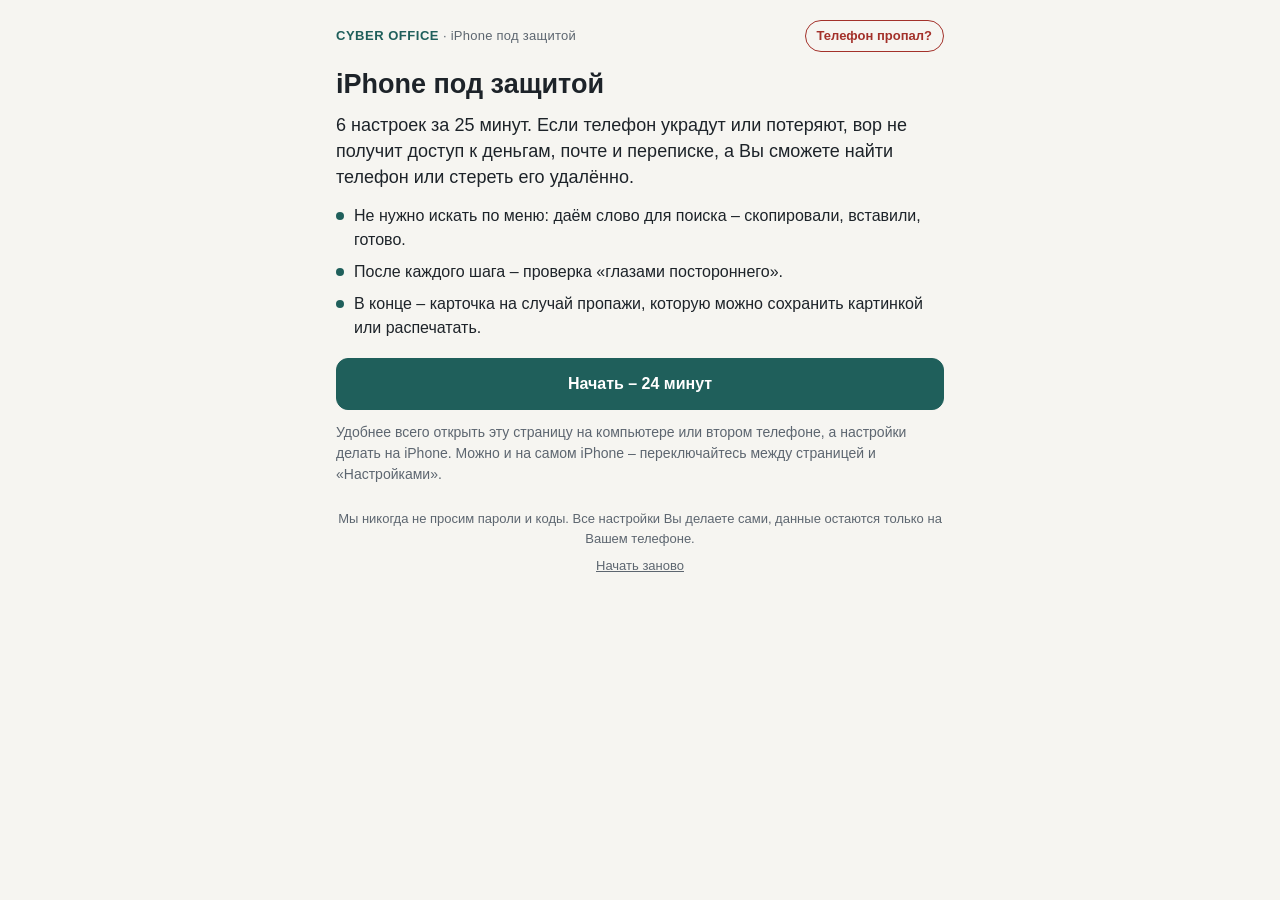
==== iphone/index.html @ a14512aa "Add files via upload" ====
<!doctype html>
<html lang="ru">
<head>
<meta charset="utf-8">
<meta name="viewport" content="width=device-width, initial-scale=1, viewport-fit=cover">
<title>iPhone под защитой</title>
<style>
:root{
  --bg:#f6f5f1; --surface:#ffffff; --surface-2:#efede7; --ink:#1d2329; --muted:#5d6670; --line:#dcd9d1;
  --accent:#1f5f5b; --accent-ink:#ffffff; --accent-soft:#e2efed;
  --crit:#a3312a; --crit-soft:#f8e6e3; --warn:#8a5a12; --warn-soft:#f6ecd9; --ok:#2f6b3a; --ok-soft:#e4f0e5;
  color-scheme: light;
}
@media (prefers-color-scheme: dark){
  :root:not([data-theme="light"]){
    --bg:#14181b; --surface:#1c2226; --surface-2:#242b30; --ink:#e8e6e1; --muted:#9aa4ad; --line:#323a40;
    --accent:#5fb3ab; --accent-ink:#0f1a19; --accent-soft:#1f3433;
    --crit:#f08a80; --crit-soft:#3a2321; --warn:#e2b36a; --warn-soft:#352b1b; --ok:#8cc796; --ok-soft:#1f3123;
    color-scheme: dark;
  }
}
:root[data-theme="dark"]{
  --bg:#14181b; --surface:#1c2226; --surface-2:#242b30; --ink:#e8e6e1; --muted:#9aa4ad; --line:#323a40;
  --accent:#5fb3ab; --accent-ink:#0f1a19; --accent-soft:#1f3433;
  --crit:#f08a80; --crit-soft:#3a2321; --warn:#e2b36a; --warn-soft:#352b1b; --ok:#8cc796; --ok-soft:#1f3123;
  color-scheme: dark;
}
*{box-sizing:border-box}
html,body{margin:0}
body{background:var(--bg);color:var(--ink);font:16px/1.5 -apple-system,BlinkMacSystemFont,"Segoe UI",Roboto,"Helvetica Neue",Arial,sans-serif;-webkit-text-size-adjust:100%;padding-top:env(safe-area-inset-top,0px);padding-bottom:env(safe-area-inset-bottom,0px)}
.wrap{max-width:640px;margin:0 auto;padding:20px 16px 48px}
.brand{display:flex;justify-content:space-between;align-items:center;font-size:13px;color:var(--muted);letter-spacing:.02em;margin-bottom:16px;gap:10px}
.brand b{color:var(--accent);font-weight:700;letter-spacing:.04em}
.brand button{background:none;border:1px solid var(--crit);color:var(--crit);border-radius:99px;padding:5px 11px;font:inherit;font-size:13px;font-weight:600;cursor:pointer}
h1{font-size:27px;line-height:1.2;margin:0 0 12px;font-weight:750}
h2{font-size:21px;line-height:1.3;margin:0 0 10px;font-weight:700}
h3{font-size:15px;margin:0 0 6px;font-weight:700}
p{margin:0 0 12px}
.muted{color:var(--muted)} .small{font-size:14px}
.card{background:var(--surface);border:1px solid var(--line);border-radius:14px;padding:18px;margin-bottom:14px}
.btn{appearance:none;border:1px solid var(--accent);background:var(--accent);color:var(--accent-ink);border-radius:12px;padding:13px 18px;font:inherit;font-weight:600;cursor:pointer;min-height:48px;text-align:center;text-decoration:none;display:inline-flex;align-items:center;justify-content:center}
.btn.secondary{background:transparent;color:var(--accent)}
.btn.ghost{background:transparent;border-color:var(--line);color:var(--ink)}
.btn.warn{background:transparent;border-color:var(--warn);color:var(--warn)}
.btn.link{background:none;border:none;color:var(--muted);padding:8px 0;min-height:auto;font-weight:500;text-decoration:underline}
.row{display:flex;gap:10px;flex-wrap:wrap;align-items:center}
.row .btn{flex:1 1 140px}
.stack{display:grid;gap:10px}
.progress{height:6px;background:var(--surface-2);border-radius:99px;overflow:hidden;margin:6px 0 18px}
.progress i{display:block;height:100%;background:var(--accent);transition:width .25s}
.meta{display:flex;justify-content:space-between;font-size:13px;color:var(--muted)}
.dots{display:flex;gap:6px;margin:10px 0 4px}
.dots span{flex:1;height:6px;border-radius:99px;background:var(--surface-2)}
.dots span.done{background:var(--ok)} .dots span.fail{background:var(--warn)} .dots span.cur{background:var(--accent)}
.lead{font-size:18px;line-height:1.45}
.promise{display:grid;gap:8px;margin:14px 0 18px;padding:0;list-style:none}
.promise li{display:flex;gap:10px;align-items:flex-start}
.promise li::before{content:"";flex:0 0 8px;height:8px;border-radius:50%;background:var(--accent);margin-top:8px}
.opt{appearance:none;text-align:left;width:100%;background:var(--surface);border:1.5px solid var(--line);border-radius:12px;padding:14px 16px;font:inherit;color:var(--ink);cursor:pointer;min-height:52px}
.opt b{display:block}
.opt span{font-size:14px;color:var(--muted)}
.opt[aria-pressed="true"]{border-color:var(--accent);background:var(--accent-soft)}
.why{font-size:17px;line-height:1.45;margin-bottom:14px}
.eye{background:var(--surface-2);border-radius:12px;padding:12px 14px;margin-bottom:16px;font-size:15px}
.eye b{display:block;font-size:13px;letter-spacing:.04em;text-transform:uppercase;color:var(--muted);margin-bottom:2px}
.search{display:block;width:100%;appearance:none;border:2px dashed var(--accent);background:var(--accent-soft);color:var(--ink);border-radius:14px;padding:14px 16px;font:inherit;text-align:left;cursor:pointer;margin-bottom:10px}
.search .k{font-size:13px;color:var(--muted);display:block}
.search .q{font-size:22px;font-weight:700;display:block;margin:2px 0}
.search .h{font-size:13px;color:var(--accent);font-weight:600}
.search.copied .h{color:var(--ok)}
ol.how{margin:0 0 6px;padding-left:22px}
ol.how li{margin-bottom:6px}
details{border-top:1px solid var(--line);padding-top:10px;margin-top:6px}
summary{cursor:pointer;color:var(--accent);font-weight:600;padding:4px 0}
.path{font-size:15px;background:var(--surface-2);border-radius:10px;padding:10px 12px;margin-top:8px}
.check{border-left:4px solid var(--ok);background:var(--ok-soft);border-radius:0 12px 12px 0;padding:10px 14px;margin:14px 0}
.check b{color:var(--ok)}
.note{border-left:4px solid var(--warn);background:var(--warn-soft);border-radius:0 12px 12px 0;padding:10px 14px;margin:12px 0;font-size:15px}
.big{font-size:44px;font-weight:800;line-height:1;margin:6px 0}
.list{display:grid;gap:8px;margin:12px 0}
.item{display:flex;justify-content:space-between;align-items:center;gap:10px;padding:10px 12px;border:1px solid var(--line);border-radius:12px;background:var(--surface)}
.item .s{font-size:13px;font-weight:700;white-space:nowrap}
.s.done{color:var(--ok)} .s.fail{color:var(--warn)} .s.none{color:var(--muted)}
.item button{background:none;border:none;color:var(--accent);font:inherit;font-weight:600;cursor:pointer;padding:4px 0}
.sos{border:2px solid var(--crit)}
.sos h2{color:var(--crit)}
.sos ol{padding-left:22px;margin:0 0 12px} .sos li{margin-bottom:8px}
label.f{display:block;font-size:14px;color:var(--muted);margin:6px 0 4px}
input[type=tel],input[type=text]{width:100%;font:inherit;padding:12px;border-radius:10px;border:1.5px solid var(--line);background:var(--surface);color:var(--ink)}
.toast{position:fixed;left:50%;bottom:calc(20px + env(safe-area-inset-bottom,0px));transform:translateX(-50%);background:var(--ink);color:var(--bg);padding:10px 16px;border-radius:99px;font-size:14px;opacity:0;transition:opacity .2s;pointer-events:none;max-width:90vw;text-align:center}
.toast.on{opacity:1}
footer{font-size:13px;color:var(--muted);margin-top:24px;text-align:center}
#print{display:none}
@media print{
  body{background:#fff;color:#000}
  .wrap,.toast{display:none!important}
  #print{display:block;font:12pt/1.4 Arial,sans-serif;color:#000;padding:0 8mm}
  #print h1{font-size:18pt;margin:0 0 4mm}
  #print table{width:100%;border-collapse:collapse;margin:4mm 0}
  #print td,#print th{border:1px solid #888;padding:2.5mm;vertical-align:top;text-align:left}
  #print .box{display:inline-block;width:5mm;height:5mm;border:1.5px solid #000}
  #print .sosp{border:2px solid #000;padding:4mm;margin-top:6mm}
  @page{size:A4;margin:12mm}
}
</style>
</head>
<body>
<div class="wrap" id="app"></div>
<div id="print"></div>
<div class="toast" id="toast"></div>
<script>
/* ===== Шаблон: для другого устройства меняется только объект DEVICE ===== */
var HELP_URL = "https://t.me/Cyberoffice_help";
var STORE = "co-guide-iphone-v1";

var DEVICE = {
  name: "iPhone",
  title: "iPhone под защитой",
  lead: "6 настроек за 25 минут. Если телефон украдут или потеряют, вор не получит доступ к деньгам, почте и переписке, а Вы сможете найти телефон или стереть его удалённо.",
  versionHow: "Настройки → Основные → Об этом устройстве → строка «Версия iOS»",
  versions: [
    {id:"26", label:"iOS 26 и новее", hint:"большинство iPhone, обновлённых в 2025–2026"},
    {id:"18", label:"iOS 18", hint:""},
    {id:"17", label:"iOS 17 и старше", hint:"часть шагов будет выглядеть иначе"}
  ],
  searchHow: "Откройте «Настройки», потяните экран вниз – сверху появится строка поиска. Вставьте слово и нажмите на найденный пункт.",
  findSite: "icloud.com/find",
  steps: [
    {
      id:"code", title:"Надёжный код-пароль", min:3,
      why:"Код – главный замок. Без него вор за минуту зайдёт в банк, почту и переписку.",
      eye:"Код из 4 цифр, дата рождения или 1111 подбираются быстро – особенно если вор видел, как Вы его вводите.",
      search:"код-пароль",
      how:["Откройте найденный пункт «Face ID и код-пароль» и введите текущий код.","Нажмите «Сменить код-пароль».","Если код из 4 цифр, нажмите «Параметры код-пароля» и выберите «6 цифр».","Придумайте код, который не связан с датами и номерами. Не вводите его при посторонних."],
      path:"Настройки → Face ID и код-пароль → Сменить код-пароль",
      ok:"Для разблокировки нужно 6 цифр или больше, и это не дата рождения."
    },
    {
      id:"cc", title:"Пункт управления закрыт", min:3,
      why:"Первое, что делает вор, – включает авиарежим с заблокированного экрана. Телефон пропадает с карты, и найти его уже нельзя.",
      eye:"Заблокируйте экран и смахните вниз от правого верхнего угла. Если открылись кнопки – вор тоже их увидит.",
      search:"код-пароль",
      how:["Откройте «Face ID и код-пароль», введите код.","Прокрутите вниз до раздела «Доступ с блокировкой экрана».","Выключите «Пункт управления».","Там же выключите «Аксессуары USB», если такой переключатель есть."],
      path:"Настройки → Face ID и код-пароль → Доступ с блокировкой экрана → Пункт управления: выкл",
      ok:"На заблокированном экране смахивание от правого угла ничего не открывает."
    },
    {
      id:"find", title:"«Найти iPhone»", min:7,
      why:"Если телефон пропал, Вы увидите его на карте, заблокируете или сотрёте данные удалённо – с любого компьютера или чужого телефона.",
      eye:"Без этой функции потерянный телефон – это просто потерянный телефон. С ней – шанс вернуть и гарантия, что данные не уйдут.",
      search:"Найти iPhone",
      how:["Откройте найденный пункт «Найти iPhone».","Включите «Найти iPhone».","Включите «Сеть Локатора» – телефон можно найти, даже если он выключен или без интернета.","Включите «Последняя геопозиция».","Проверьте, что помните пароль от Apple ID: он понадобится, чтобы найти телефон с чужого устройства."],
      path:"Настройки → Ваше имя (вверху) → Локатор → Найти iPhone",
      ok:"Все три переключателя зелёные. Проверка: откройте {SITE} на компьютере – Ваш iPhone виден на карте."
    },
    {
      id:"sdp", title:"Защита украденного устройства", min:3,
      why:"Даже если вор подсмотрел код, он не сможет сменить пароль Apple ID и отключить поиск: телефон попросит Ваше лицо и выдержит паузу в час.",
      eye:"Это защита ровно от сценария «подсмотрели код в кафе, потом украли телефон».",
      search:"украденного",
      how:["Откройте «Защита украденного устройства».","Включите её.","В строке «Требовать задержку безопасности» выберите «Всегда»."],
      path:"Настройки → Face ID и код-пароль → Защита украденного устройства",
      ok:"Переключатель включён, задержка – «Всегда».",
      note:{
        "26":"В iOS 26.4 и новее защита включается сама. Ваша задача – убедиться, что она действительно включена.",
        "18":"",
        "17":"Функция есть начиная с iOS 17.3. Если пункта нет – сначала обновите iPhone: Настройки → Основные → Обновление ПО."
      },
      needs:"Работает только при включённом «Найти iPhone» – предыдущий шаг."
    },
    {
      id:"notif", title:"Скрыть текст уведомлений", min:3,
      why:"Коды из СМС и сообщения банка видны на заблокированном экране. Посторонний может прочитать код для входа в Ваш аккаунт, не разблокируя телефон.",
      eye:"Попросите кого-нибудь прислать Вам СМС, пока экран заблокирован. Если текст виден – его видят все.",
      search:"миниатюр",
      how:["Откройте «Показ миниатюр».","Выберите «Без блокировки»."],
      path:"Настройки → Уведомления → Показ миниатюр → Без блокировки",
      ok:"На заблокированном экране видно «Уведомление», но не текст. После разблокировки лицом текст появляется."
    },
    {
      id:"sim", title:"PIN-код на SIM-карте", min:5,
      why:"Вор может вынуть SIM-карту, вставить в другой телефон и получать Ваши СМС-коды от банка и Госуслуг. PIN на SIM это блокирует.",
      eye:"Делайте этот шаг последним и спокойно: ошибка в PIN три раза – и SIM-карта заблокируется до визита к оператору.",
      search:"SIM-PIN",
      how:["Найдите PIN-код от SIM-карты: он на пластиковой карточке, из которой выламывали SIM. Чаще всего это 0000 или 1234, но не пробуйте наугад.","Откройте «SIM-PIN» и включите его, введите текущий PIN.","Нажмите «Изменить PIN» и задайте свой – 4–8 цифр, не совпадающий с кодом телефона.","Запишите новый PIN туда, где хранятся важные пароли."],
      path:"Настройки → Сотовая связь → (Ваш номер) → SIM-PIN",
      ok:"После перезагрузки телефон просит PIN SIM-карты.",
      warn:"Карточки нет или у Вас eSIM – не угадывайте. Узнайте PIN у оператора или нажмите «Застрял – помогите»."
    }
  ],
  bonus:{
    title:"Бонус: не утекли ли Ваши пароли",
    why:"iPhone сам проверяет сохранённые пароли по базам утечек. Если пароль утёк – его надо сменить первым.",
    search:{"26":"Пароли","18":"Пароли","17":"Пароли"},
    how:{
      "26":["На главном экране откройте приложение «Пароли» (найдите через поиск, если не видно).","Откройте раздел «Безопасность».","Смените пароли из списка, начиная с почты и банков."],
      "18":["На главном экране откройте приложение «Пароли» (найдите через поиск, если не видно).","Откройте раздел «Безопасность».","Смените пароли из списка, начиная с почты и банков."],
      "17":["Откройте Настройки → Пароли.","Нажмите «Рекомендации по безопасности».","Включите «Обнаруживать утечки паролей» и смените пароли из списка."]
    }
  },
  sos:[
    "С любого компьютера или чужого телефона откройте {SITE}, войдите со своим Apple ID и включите «Режим пропажи».",
    "Позвоните оператору и заблокируйте SIM-карту: {HOT}.",
    "Позвоните в банк по номеру с обратной стороны карты и заблокируйте карты.",
    "С другого устройства смените пароль главной почты и проверьте Госуслуги.",
    "Не стирайте телефон сразу: после стирания его нельзя найти на карте. Стирайте, только если надежды вернуть нет."
  ]
};

/* ===== Состояние ===== */
var state = load();
function blank(){ return {screen:"intro", ver:null, idx:0, st:{}, hot:""}; }
function load(){ try{ var s=JSON.parse(localStorage.getItem(STORE)); if(s&&s.st) return s; }catch(e){} return blank(); }
function save(){ try{ localStorage.setItem(STORE, JSON.stringify(state)); }catch(e){} }
function go(screen, extra){ state.screen=screen; if(extra) for(var k in extra) state[k]=extra[k]; save(); render(); window.scrollTo(0,0); }

var app=document.getElementById("app");
function esc(s){ return String(s).replace(/[&<>"]/g,function(c){return {"&":"&amp;","<":"&lt;",">":"&gt;",'"':"&quot;"}[c];}); }
function fill(s){ return s.replace("{SITE}", DEVICE.findSite).replace("{HOT}", state.hot ? state.hot : "номер – на сайте оператора или в договоре"); }
function verLabel(){ var v=DEVICE.versions.filter(function(x){return x.id===state.ver;})[0]; return v? v.label : "версия не указана"; }
function doneCount(){ return DEVICE.steps.filter(function(s){return state.st[s.id]==="done";}).length; }
function minutesLeft(){ return DEVICE.steps.reduce(function(a,s){ return a + (state.st[s.id]==="done"?0:s.min); },0); }

function toast(t){ var el=document.getElementById("toast"); el.textContent=t; el.classList.add("on"); clearTimeout(toast._t); toast._t=setTimeout(function(){el.classList.remove("on");},2600); }
function copyText(t, cb){
  function fb(){ var ta=document.createElement("textarea"); ta.value=t; ta.style.position="fixed"; ta.style.opacity="0"; document.body.appendChild(ta); ta.select(); try{document.execCommand("copy");}catch(e){} document.body.removeChild(ta); cb&&cb(); }
  if(navigator.clipboard&&navigator.clipboard.writeText){ navigator.clipboard.writeText(t).then(function(){cb&&cb();},fb); } else fb();
}
function askHelp(text){
  copyText(text, function(){ toast("Текст скопирован – вставьте его в чат и отправьте"); });
  if(HELP_URL) window.open(HELP_URL,"_blank","noopener");
}
function el(html){ var d=document.createElement("div"); d.innerHTML=html; return d; }
function on(sel, fn){ var n=app.querySelectorAll(sel); for(var i=0;i<n.length;i++) n[i].addEventListener("click", fn); }

function header(){
  return '<div class="brand"><span><b>CYBER OFFICE</b> · '+esc(DEVICE.title)+'</span>'+
    (state.screen!=="sos" ? '<button id="toSos">Телефон пропал?</button>' : '')+'</div>';
}
function footer(){
  return '<footer>Мы никогда не просим пароли и коды. Все настройки Вы делаете сами, данные остаются только на Вашем телефоне.<br>'+
    '<button class="btn link" id="reset">Начать заново</button></footer>';
}

/* ===== Экраны ===== */
var screens = {
  intro: function(){
    var mins = DEVICE.steps.reduce(function(a,s){return a+s.min;},0);
    var started = Object.keys(state.st).length>0;
    return '<h1>'+esc(DEVICE.title)+'</h1>'+
      '<p class="lead">'+esc(DEVICE.lead)+'</p>'+
      '<ul class="promise">'+
        '<li>Не нужно искать по меню: даём слово для поиска – скопировали, вставили, готово.</li>'+
        '<li>После каждого шага – проверка «глазами постороннего».</li>'+
        '<li>В конце – карточка на случай пропажи, которую можно сохранить картинкой или распечатать.</li>'+
      '</ul>'+
      '<div class="row">'+
        '<button class="btn" id="start">'+(started?'Продолжить':'Начать – '+mins+' минут')+'</button>'+
      '</div>'+
      '<p class="small muted" style="margin-top:12px">Удобнее всего открыть эту страницу на компьютере или втором телефоне, а настройки делать на iPhone. Можно и на самом iPhone – переключайтесь между страницей и «Настройками».</p>';
  },
  ver: function(){
    var h='<div class="meta"><span>Подготовка</span><span>1 минута</span></div><div class="progress"><i style="width:4%"></i></div>'+
      '<h2>Какая версия iOS на Вашем iPhone?</h2>'+
      '<p class="muted">От версии зависит, как называются пункты меню.</p>'+
      '<div class="path" style="margin-bottom:16px">Где посмотреть: '+esc(DEVICE.versionHow)+'</div><div class="stack">';
    DEVICE.versions.forEach(function(v){
      h+='<button class="opt" data-v="'+v.id+'" aria-pressed="'+(state.ver===v.id)+'"><b>'+esc(v.label)+'</b>'+(v.hint?'<span>'+esc(v.hint)+'</span>':'')+'</button>';
    });
    h+='<button class="opt" data-v="26"><b>Не знаю</b><span>покажем вариант для свежей версии</span></button></div>'+
      '<div class="card" style="margin-top:16px"><h3>Как пользоваться поиском в Настройках</h3><p class="small" style="margin:0">'+esc(DEVICE.searchHow)+'</p></div>';
    return h;
  },
  step: function(){
    var s=DEVICE.steps[state.idx], n=DEVICE.steps.length;
    var dots='<div class="dots">'+DEVICE.steps.map(function(x,i){ var c=state.st[x.id]||""; if(i===state.idx) c="cur"; return '<span class="'+c+'"></span>'; }).join("")+'</div>';
    var note = s.note && s.note[state.ver] ? '<div class="note">'+esc(s.note[state.ver])+'</div>' : '';
    var needs = s.needs ? '<p class="small muted">'+esc(s.needs)+'</p>' : '';
    var warn = s.warn ? '<div class="note">'+esc(s.warn)+'</div>' : '';
    return '<div class="meta"><span>Шаг '+(state.idx+1)+' из '+n+'</span><span>≈ '+s.min+' мин · осталось ≈ '+minutesLeft()+' мин</span></div>'+dots+
      '<div class="card" style="margin-top:12px">'+
        '<h2>'+esc(s.title)+'</h2>'+
        '<p class="why">'+esc(s.why)+'</p>'+
        '<div class="eye"><b>Глазами постороннего</b>'+esc(s.eye)+'</div>'+
        note+
        '<button class="search" id="copySearch"><span class="k">Слово для поиска в Настройках</span><span class="q">'+esc(s.search)+'</span><span class="h">Нажмите, чтобы скопировать</span></button>'+
        '<ol class="how">'+s.how.map(function(x){return '<li>'+esc(x)+'</li>';}).join("")+'</ol>'+
        warn+needs+
        '<div class="check"><b>Получилось, если:</b> '+esc(fill(s.ok))+'</div>'+
        '<details><summary>Поиск не нашёл? Путь по меню</summary><div class="path">'+esc(s.path)+'</div></details>'+
      '</div>'+
      '<div class="stack">'+
        '<button class="btn" id="done">Готово ✓</button>'+
        '<div class="row"><button class="btn ghost" id="fail">Не получилось – дальше</button><button class="btn warn" id="stuck">Застрял – помогите</button></div>'+
        '<div class="row" style="justify-content:space-between"><button class="btn link" id="back">'+(state.idx>0?'← Назад':'← К началу')+'</button><button class="btn link" id="toSum">Сводка</button></div>'+
      '</div>';
  },
  bonus: function(){
    var b=DEVICE.bonus, v=state.ver||"26";
    return '<div class="meta"><span>Бонус</span><span>≈ 5 мин</span></div><div class="progress"><i style="width:100%"></i></div>'+
      '<div class="card"><h2>'+esc(b.title)+'</h2><p class="why">'+esc(b.why)+'</p>'+
      '<button class="search" id="copySearch"><span class="k">Слово для поиска</span><span class="q">'+esc(b.search[v])+'</span><span class="h">Нажмите, чтобы скопировать</span></button>'+
      '<ol class="how">'+b.how[v].map(function(x){return '<li>'+esc(x)+'</li>';}).join("")+'</ol>'+
      '<div class="check"><b>Получилось, если:</b> в разделе нет предупреждений об утечках или Вы уже сменили эти пароли.</div></div>'+
      '<div class="stack"><button class="btn" id="toSum">К итогам</button><button class="btn ghost" id="toSum2">Пропустить</button></div>';
  },
  sum: function(){
    var d=doneCount(), n=DEVICE.steps.length, full=d===n;
    var h='<div class="card" style="text-align:center"><div class="muted small">Защищено</div><div class="big">'+d+' из '+n+'</div>'+
      '<p style="margin:8px 0 0">'+(full?'Отлично! Ваш iPhone защищён от самых частых сценариев кражи и потери.':(d>=3?'Хорошее начало. Оставшиеся шаги можно сделать сейчас или позже – прогресс сохранён.':'Начало положено. Оставшиеся шаги займут около '+minutesLeft()+' минут.'))+'</p></div>'+
      '<div class="list">';
    DEVICE.steps.forEach(function(s,i){
      var st=state.st[s.id], lab= st==="done"?'<span class="s done">✓ Сделано</span>': st==="fail"?'<span class="s fail">Не получилось</span>':'<span class="s none">Не начато</span>';
      h+='<div class="item"><div>'+esc(s.title)+'<br>'+lab+'</div>'+(st!=="done"?'<button data-go="'+i+'">Сделать</button>':'')+'</div>';
    });
    h+='</div>';
    var failed=DEVICE.steps.filter(function(s){return state.st[s.id]==="fail";});
    if(failed.length) h+='<button class="btn warn" style="width:100%;margin-bottom:14px" id="helpFailed">Помогите с оставшимися шагами</button>';
    h+='<div class="card sos"><h2>Карточка «Если iPhone пропал»</h2><p>5 действий на случай кражи. Сохраните картинкой в «Фото» или распечатайте – в стрессе это сэкономит самые важные минуты.</p>'+
      '<button class="btn" style="width:100%" id="toSos2">Открыть карточку</button></div>'+
      '<div class="card"><h2>Что дальше</h2><p>Телефон – это дверь. Следующий шаг – защитить то, что за ней: главную почту и Госуслуги. Через почту восстанавливаются почти все остальные аккаунты.</p>'+
      '<div class="stack"><button class="btn secondary" id="next">Хочу защитить почту и Госуслуги</button>'+
      '<button class="btn ghost" id="share">Отправить проводник близкому</button></div></div>';
    return h;
  },
  sos: function(){
    return '<div class="card sos"><h2>Если iPhone пропал</h2>'+
      '<label class="f" for="hot">Горячая линия Вашего оператора (впишите один раз)</label>'+
      '<input type="tel" id="hot" placeholder="например, 8 800 …" value="'+esc(state.hot)+'">'+
      '<ol style="margin-top:14px" id="sosList">'+DEVICE.sos.map(function(x){return '<li>'+esc(fill(x))+'</li>';}).join("")+'</ol>'+
      '<p class="small muted">Пароль от Apple ID должен быть у Вас в голове или записан вне телефона – иначе шаг 1 не получится.</p>'+
      '<div class="stack"><button class="btn" id="png">Сохранить картинкой</button><button class="btn secondary" id="print">Распечатать памятку</button>'+
      '<button class="btn warn" id="sosHelp">Телефон уже пропал – нужна помощь</button></div></div>'+
      '<button class="btn link" id="back">← Назад</button>';
  }
};

function render(){
  if(!screens[state.screen]) state.screen="intro";
  app.innerHTML = header() + screens[state.screen]() + footer();
  on("#toSos", function(){ state.prev=state.screen; go("sos"); });
  on("#reset", function(){ if(window.confirm("Стереть прогресс и начать заново?")){ try{localStorage.removeItem(STORE);}catch(e){} state=blank(); render(); } });
  ({
    intro:function(){ on("#start", function(){ go(state.ver? (state.idx>=DEVICE.steps.length?"sum":"step") : "ver"); }); },
    ver:function(){ on(".opt", function(){
      var v=this.getAttribute("data-v"), t=state.target, idx=0; state.target=null;
      if(t==="bonus"){ go("bonus",{ver:v}); return; }
      DEVICE.steps.forEach(function(s,i){ if(s.id===t) idx=i; });
      go("step",{ver:v, idx:idx});
    }); },
    step:function(){
      var s=DEVICE.steps[state.idx];
      on("#copySearch", function(){ var b=this; copyText(s.search, function(){ b.classList.add("copied"); b.querySelector(".h").textContent="Скопировано – вставьте в поиск Настроек"; }); });
      function next(){ if(state.idx<DEVICE.steps.length-1) go("step",{idx:state.idx+1}); else go("bonus"); }
      on("#done", function(){ state.st[s.id]="done"; next(); });
      on("#fail", function(){ state.st[s.id]="fail"; next(); });
      on("#stuck", function(){ askHelp("Застрял на шаге «"+s.title+"» ("+DEVICE.name+", "+verLabel()+"). Нужна помощь."); });
      on("#back", function(){ if(state.idx>0) go("step",{idx:state.idx-1}); else go("ver"); });
      on("#toSum", function(){ go("sum"); });
    },
    bonus:function(){
      var v=state.ver||"26";
      on("#copySearch", function(){ var b=this; copyText(DEVICE.bonus.search[v], function(){ b.classList.add("copied"); b.querySelector(".h").textContent="Скопировано"; }); });
      on("#toSum", function(){ go("sum"); }); on("#toSum2", function(){ go("sum"); });
    },
    sum:function(){
      on("[data-go]", function(){ go("step",{idx:+this.getAttribute("data-go")}); });
      on("#helpFailed", function(){ var f=DEVICE.steps.filter(function(s){return state.st[s.id]==="fail";}).map(function(s){return s.title;}); askHelp("Нужна помощь с настройкой "+DEVICE.name+" ("+verLabel()+"). Не получилось: "+f.join(", ")+". Защищено "+doneCount()+" из "+DEVICE.steps.length+"."); });
      on("#toSos2", function(){ state.prev="sum"; go("sos"); });
      on("#next", function(){ askHelp("Настроил(а) "+DEVICE.name+" – защищено "+doneCount()+" из "+DEVICE.steps.length+". Хочу защитить почту и Госуслуги."); });
      on("#share", function(){
        var t="Проверь свой телефон за 25 минут – простая пошаговая инструкция: "+location.href.split("#")[0];
        if(navigator.share){ navigator.share({title:DEVICE.title,text:t}).catch(function(){}); } else copyText(t, function(){ toast("Ссылка скопирована – отправьте её близкому"); });
      });
    },
    sos:function(){
      var inp=document.getElementById("hot");
      inp.addEventListener("input", function(){ state.hot=inp.value.trim(); save(); document.getElementById("sosList").innerHTML=DEVICE.sos.map(function(x){return '<li>'+esc(fill(x))+'</li>';}).join(""); });
      on("#png", savePng);
      on("#print", printMemo);
      on("#sosHelp", function(){ askHelp("Срочно: пропал "+DEVICE.name+" ("+verLabel()+"). Нужна помощь."); });
      on("#back", function(){ go(state.prev && state.prev!=="sos" ? state.prev : "intro"); });
    }
  })[state.screen]();
}

/* ===== Карточка картинкой ===== */
function wrapLines(ctx, text, maxW){
  var words=text.split(" "), lines=[], line="";
  words.forEach(function(w){ var t=line?line+" "+w:w; if(ctx.measureText(t).width>maxW && line){ lines.push(line); line=w; } else line=t; });
  if(line) lines.push(line); return lines;
}
function savePng(){
  var W=1080, P=72, c=document.createElement("canvas"), ctx=c.getContext("2d");
  var font='-apple-system,BlinkMacSystemFont,"Segoe UI",Roboto,Arial,sans-serif';
  function layout(draw){
    var y=P+20;
    if(draw){ ctx.fillStyle="#a3312a"; ctx.font="700 30px "+font; ctx.fillText("CYBER OFFICE", P, y); }
    y+=90; ctx.font="800 68px "+font; if(draw){ ctx.fillStyle="#1d2329"; ctx.fillText("Если iPhone пропал", P, y); }
    y+=40;
    DEVICE.sos.forEach(function(s,i){
      ctx.font="500 38px "+font;
      var lines=wrapLines(ctx, fill(s), W-P*2-80);
      y+=50;
      if(draw){ ctx.fillStyle="#a3312a"; ctx.beginPath(); ctx.arc(P+26, y-12, 26, 0, Math.PI*2); ctx.fill(); ctx.fillStyle="#fff"; ctx.font="700 30px "+font; ctx.textAlign="center"; ctx.fillText(String(i+1), P+26, y-1); ctx.textAlign="left"; ctx.font="500 38px "+font; ctx.fillStyle="#1d2329"; }
      lines.forEach(function(l,j){ if(draw) ctx.fillText(l, P+80, y+j*52); });
      y+=lines.length*52;
    });
    y+=40; ctx.font="400 30px "+font;
    var foot=wrapLines(ctx,"Помощь: t.me/Cyberoffice_help · Мы никогда не просим пароли и коды.", W-P*2);
    foot.forEach(function(l,j){ if(draw){ ctx.fillStyle="#5d6670"; ctx.fillText(l,P,y+j*42);} });
    return y+foot.length*42+P;
  }
  c.width=W; c.height=1600; var H=layout(false); c.height=Math.max(H,1200);
  ctx.fillStyle="#f6f5f1"; ctx.fillRect(0,0,W,c.height);
  ctx.strokeStyle="#a3312a"; ctx.lineWidth=10; ctx.strokeRect(24,24,W-48,c.height-48);
  layout(true);
  c.toBlob(function(blob){
    if(window.claude && window.claude.use){
      window.claude.use("downloads").then(function(dl){
        if(dl){ dl.save({filename:"esli-telefon-propal.png", data:blob}).then(function(){ toast("Картинка сохранена"); }).catch(function(e){ if(e&&e.code!=="declined") toast("Не удалось сохранить картинку здесь"); }); }
        else plainSave(blob);
      });
      return;
    }
    plainSave(blob);
  },"image/png");
}
function plainSave(blob){
  {
    var file=new File([blob],"esli-telefon-propal.png",{type:"image/png"});
    if(navigator.canShare && navigator.canShare({files:[file]})){ navigator.share({files:[file],title:"Если iPhone пропал"}).catch(function(){}); return; }
    var a=document.createElement("a"); a.href=URL.createObjectURL(blob); a.download="esli-telefon-propal.png"; document.body.appendChild(a); a.click(); a.remove();
    toast("Картинка сохранена – поставьте её в «Избранное» в Фото");
  }
}

/* ===== Памятка для печати ===== */
function printMemo(){
  var rows=DEVICE.steps.map(function(s,i){
    var st=state.st[s.id]==="done";
    return '<tr><td><span class="box">'+(st?'✓':'')+'</span></td><td><b>'+(i+1)+'. '+esc(s.title)+'</b><br>'+esc(s.why)+'</td><td>Поиск: <b>'+esc(s.search)+'</b><br><small>'+esc(s.path)+'</small></td><td>'+esc(fill(s.ok))+'</td></tr>';
  }).join("");
  document.getElementById("print").innerHTML=
    '<h1>'+esc(DEVICE.title)+' – памятка</h1><p>'+esc(DEVICE.searchHow)+' Версия: '+esc(verLabel())+'.</p>'+
    '<table><tr><th></th><th>Что</th><th>Где</th><th>Как проверить</th></tr>'+rows+'</table>'+
    '<div class="sosp"><h1>Если iPhone пропал</h1><ol>'+DEVICE.sos.map(function(x){return '<li>'+esc(fill(x))+'</li>';}).join("")+'</ol>'+
    '<p>Помощь: t.me/Cyberoffice_help · Cyber Office никогда не просит пароли и коды.</p></div>';
  window.print();
}

/* ===== Переход из экспресс-аудита: index.html#find, #sim, #bonus ===== */
(function(){
  var h=(location.hash||"").replace("#","");
  if(!h) return;
  var idx=-1; DEVICE.steps.forEach(function(s,i){ if(s.id===h) idx=i; });
  if(idx<0 && h!=="bonus") return;
  state.target=h;
  if(!state.ver){ state.screen="ver"; }
  else if(h==="bonus"){ state.screen="bonus"; }
  else { state.screen="step"; state.idx=idx; }
  save();
  try{ history.replaceState(null,"",location.pathname+location.search); }catch(e){}
})();
render();
</script>
</body>
</html>
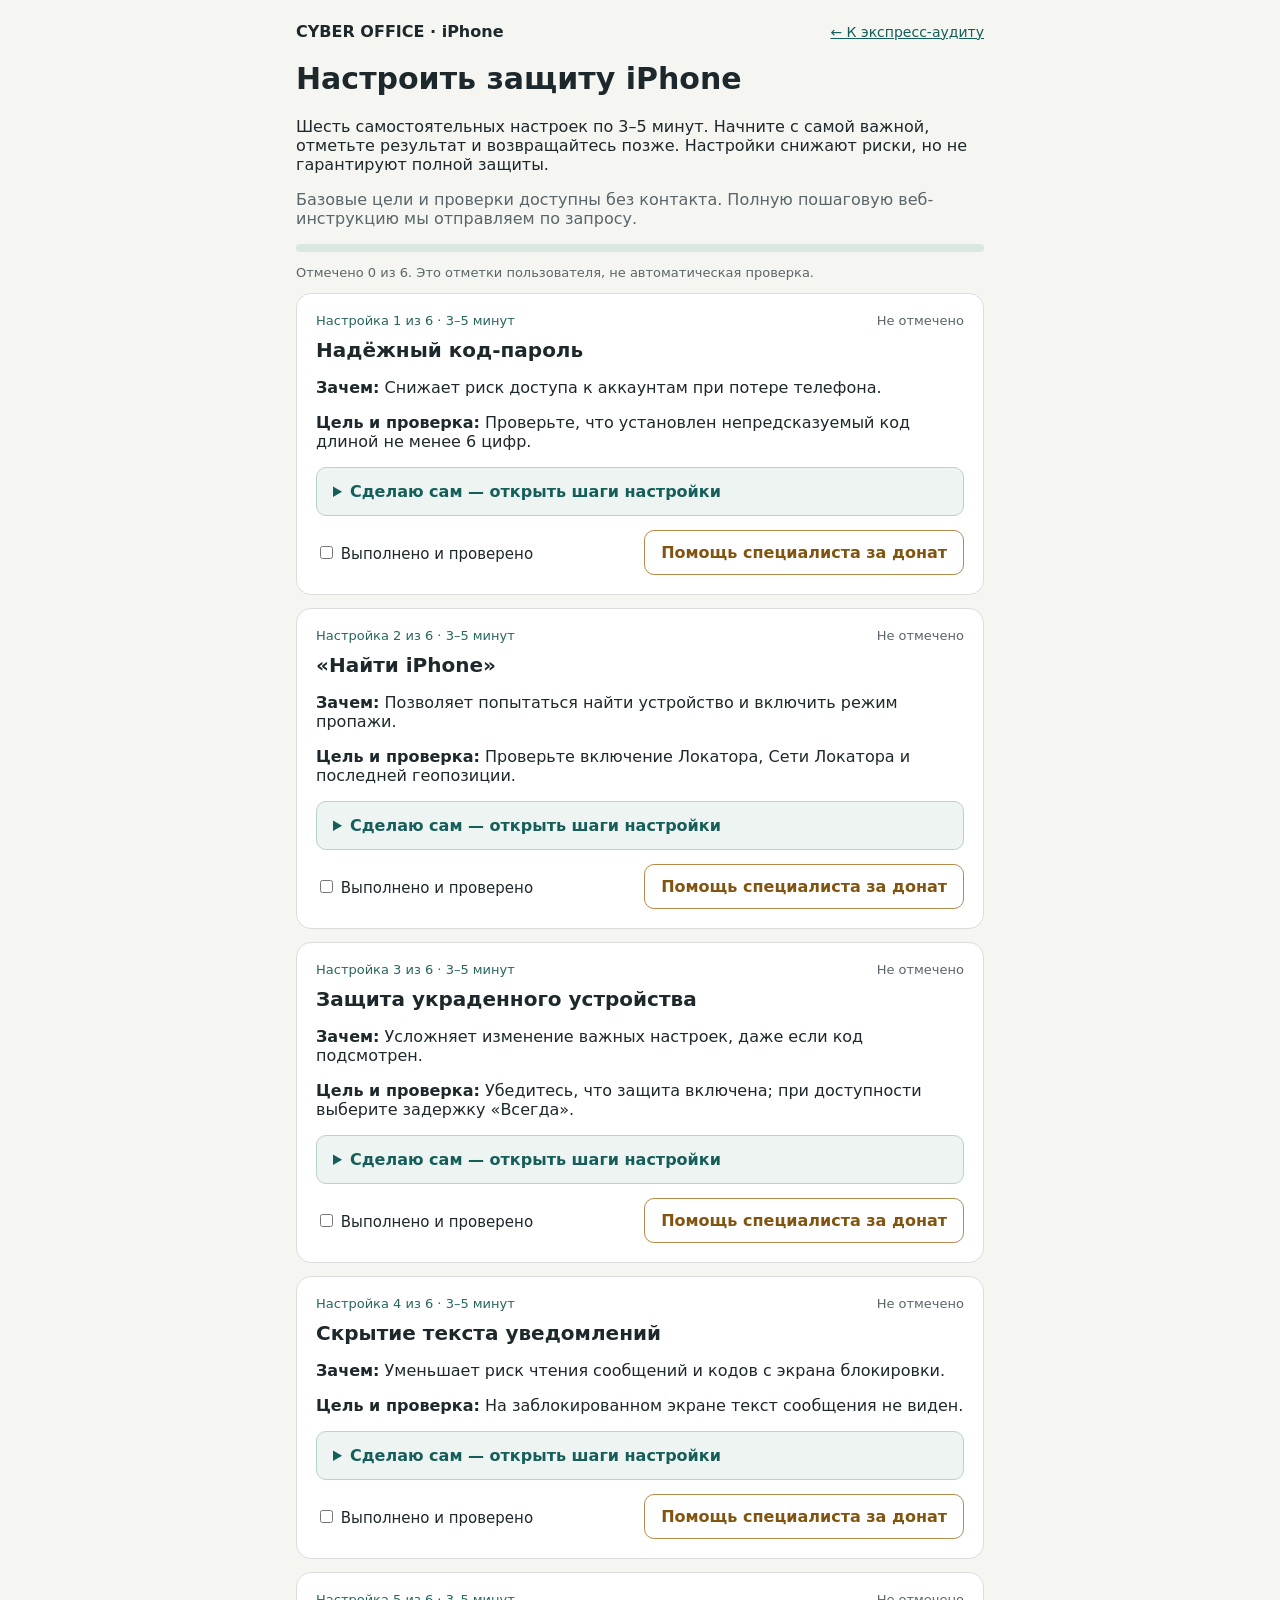
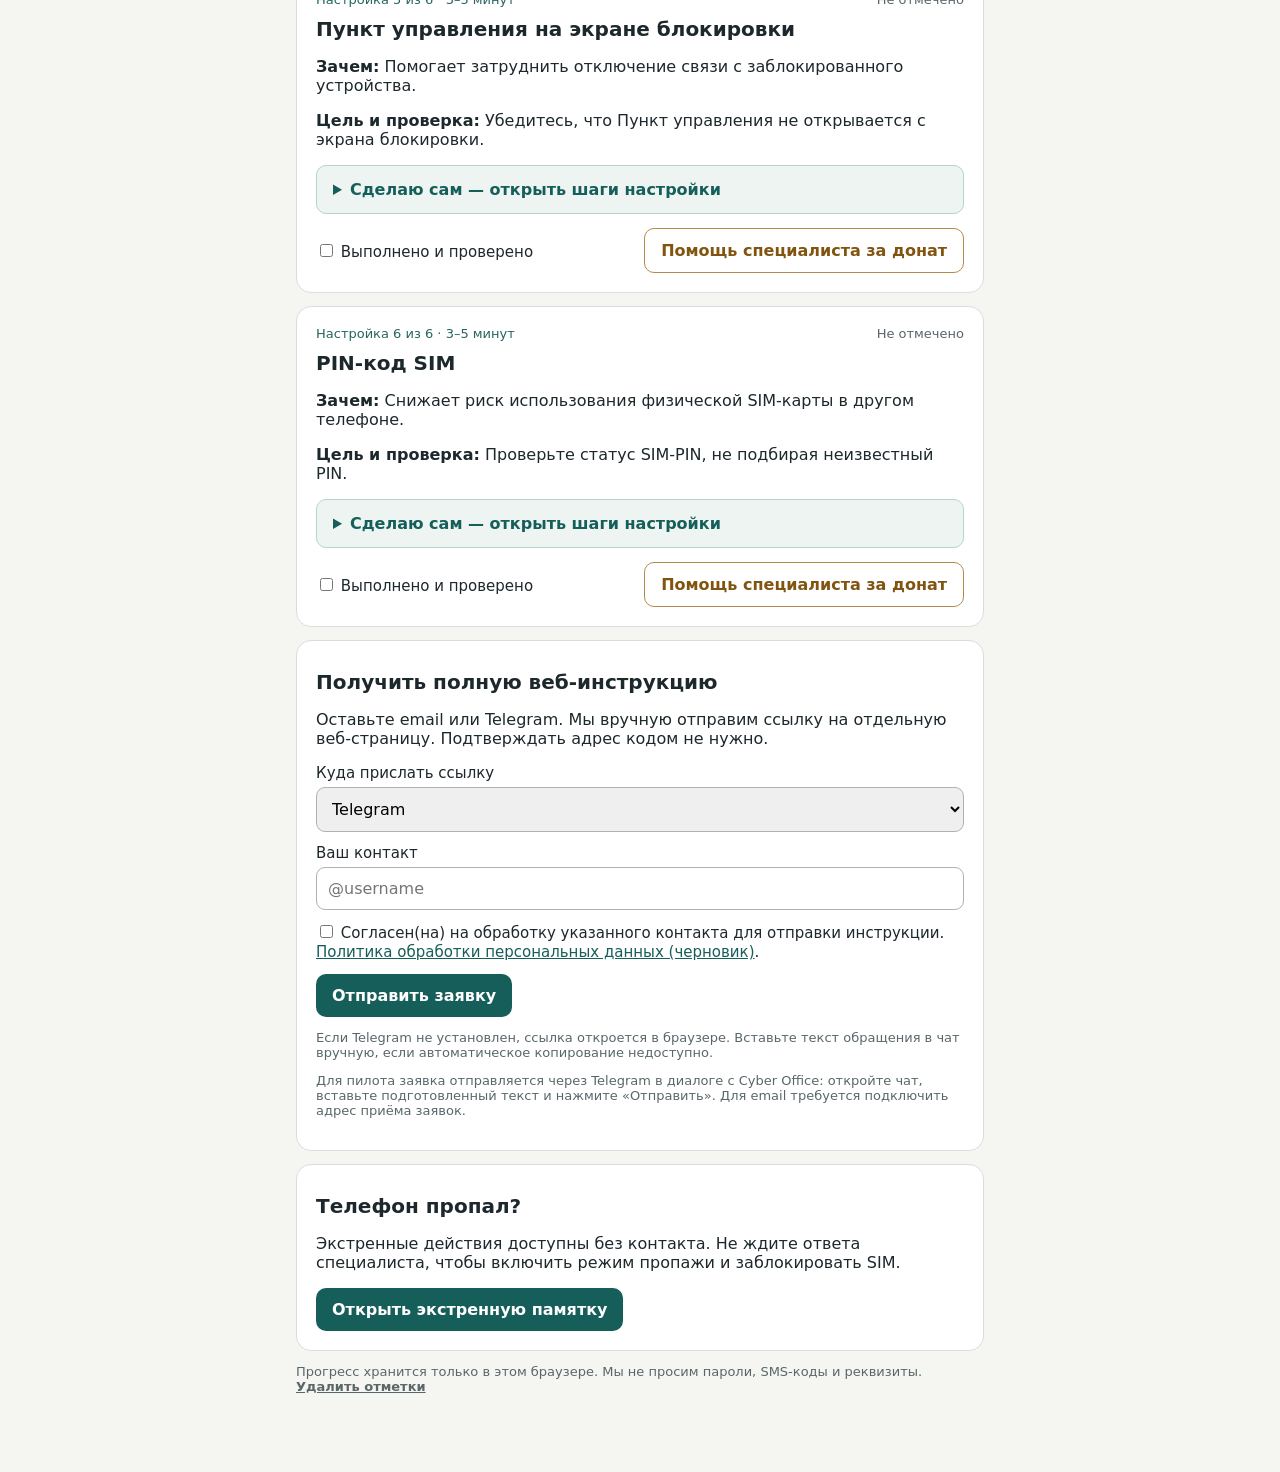
==== commit 8bb4db7f: "Add files via upload" ====
--- a/iphone/index.html
+++ b/iphone/index.html
@@ -1,468 +1,14 @@
-<!doctype html>
-<html lang="ru">
-<head>
-<meta charset="utf-8">
-<meta name="viewport" content="width=device-width, initial-scale=1, viewport-fit=cover">
-<title>iPhone под защитой</title>
-<style>
-:root{
-  --bg:#f6f5f1; --surface:#ffffff; --surface-2:#efede7; --ink:#1d2329; --muted:#5d6670; --line:#dcd9d1;
-  --accent:#1f5f5b; --accent-ink:#ffffff; --accent-soft:#e2efed;
-  --crit:#a3312a; --crit-soft:#f8e6e3; --warn:#8a5a12; --warn-soft:#f6ecd9; --ok:#2f6b3a; --ok-soft:#e4f0e5;
-  color-scheme: light;
-}
-@media (prefers-color-scheme: dark){
-  :root:not([data-theme="light"]){
-    --bg:#14181b; --surface:#1c2226; --surface-2:#242b30; --ink:#e8e6e1; --muted:#9aa4ad; --line:#323a40;
-    --accent:#5fb3ab; --accent-ink:#0f1a19; --accent-soft:#1f3433;
-    --crit:#f08a80; --crit-soft:#3a2321; --warn:#e2b36a; --warn-soft:#352b1b; --ok:#8cc796; --ok-soft:#1f3123;
-    color-scheme: dark;
-  }
-}
-:root[data-theme="dark"]{
-  --bg:#14181b; --surface:#1c2226; --surface-2:#242b30; --ink:#e8e6e1; --muted:#9aa4ad; --line:#323a40;
-  --accent:#5fb3ab; --accent-ink:#0f1a19; --accent-soft:#1f3433;
-  --crit:#f08a80; --crit-soft:#3a2321; --warn:#e2b36a; --warn-soft:#352b1b; --ok:#8cc796; --ok-soft:#1f3123;
-  color-scheme: dark;
-}
-*{box-sizing:border-box}
-html,body{margin:0}
-body{background:var(--bg);color:var(--ink);font:16px/1.5 -apple-system,BlinkMacSystemFont,"Segoe UI",Roboto,"Helvetica Neue",Arial,sans-serif;-webkit-text-size-adjust:100%;padding-top:env(safe-area-inset-top,0px);padding-bottom:env(safe-area-inset-bottom,0px)}
-.wrap{max-width:640px;margin:0 auto;padding:20px 16px 48px}
-.brand{display:flex;justify-content:space-between;align-items:center;font-size:13px;color:var(--muted);letter-spacing:.02em;margin-bottom:16px;gap:10px}
-.brand b{color:var(--accent);font-weight:700;letter-spacing:.04em}
-.brand button{background:none;border:1px solid var(--crit);color:var(--crit);border-radius:99px;padding:5px 11px;font:inherit;font-size:13px;font-weight:600;cursor:pointer}
-h1{font-size:27px;line-height:1.2;margin:0 0 12px;font-weight:750}
-h2{font-size:21px;line-height:1.3;margin:0 0 10px;font-weight:700}
-h3{font-size:15px;margin:0 0 6px;font-weight:700}
-p{margin:0 0 12px}
-.muted{color:var(--muted)} .small{font-size:14px}
-.card{background:var(--surface);border:1px solid var(--line);border-radius:14px;padding:18px;margin-bottom:14px}
-.btn{appearance:none;border:1px solid var(--accent);background:var(--accent);color:var(--accent-ink);border-radius:12px;padding:13px 18px;font:inherit;font-weight:600;cursor:pointer;min-height:48px;text-align:center;text-decoration:none;display:inline-flex;align-items:center;justify-content:center}
-.btn.secondary{background:transparent;color:var(--accent)}
-.btn.ghost{background:transparent;border-color:var(--line);color:var(--ink)}
-.btn.warn{background:transparent;border-color:var(--warn);color:var(--warn)}
-.btn.link{background:none;border:none;color:var(--muted);padding:8px 0;min-height:auto;font-weight:500;text-decoration:underline}
-.row{display:flex;gap:10px;flex-wrap:wrap;align-items:center}
-.row .btn{flex:1 1 140px}
-.stack{display:grid;gap:10px}
-.progress{height:6px;background:var(--surface-2);border-radius:99px;overflow:hidden;margin:6px 0 18px}
-.progress i{display:block;height:100%;background:var(--accent);transition:width .25s}
-.meta{display:flex;justify-content:space-between;font-size:13px;color:var(--muted)}
-.dots{display:flex;gap:6px;margin:10px 0 4px}
-.dots span{flex:1;height:6px;border-radius:99px;background:var(--surface-2)}
-.dots span.done{background:var(--ok)} .dots span.fail{background:var(--warn)} .dots span.cur{background:var(--accent)}
-.lead{font-size:18px;line-height:1.45}
-.promise{display:grid;gap:8px;margin:14px 0 18px;padding:0;list-style:none}
-.promise li{display:flex;gap:10px;align-items:flex-start}
-.promise li::before{content:"";flex:0 0 8px;height:8px;border-radius:50%;background:var(--accent);margin-top:8px}
-.opt{appearance:none;text-align:left;width:100%;background:var(--surface);border:1.5px solid var(--line);border-radius:12px;padding:14px 16px;font:inherit;color:var(--ink);cursor:pointer;min-height:52px}
-.opt b{display:block}
-.opt span{font-size:14px;color:var(--muted)}
-.opt[aria-pressed="true"]{border-color:var(--accent);background:var(--accent-soft)}
-.why{font-size:17px;line-height:1.45;margin-bottom:14px}
-.eye{background:var(--surface-2);border-radius:12px;padding:12px 14px;margin-bottom:16px;font-size:15px}
-.eye b{display:block;font-size:13px;letter-spacing:.04em;text-transform:uppercase;color:var(--muted);margin-bottom:2px}
-.search{display:block;width:100%;appearance:none;border:2px dashed var(--accent);background:var(--accent-soft);color:var(--ink);border-radius:14px;padding:14px 16px;font:inherit;text-align:left;cursor:pointer;margin-bottom:10px}
-.search .k{font-size:13px;color:var(--muted);display:block}
-.search .q{font-size:22px;font-weight:700;display:block;margin:2px 0}
-.search .h{font-size:13px;color:var(--accent);font-weight:600}
-.search.copied .h{color:var(--ok)}
-ol.how{margin:0 0 6px;padding-left:22px}
-ol.how li{margin-bottom:6px}
-details{border-top:1px solid var(--line);padding-top:10px;margin-top:6px}
-summary{cursor:pointer;color:var(--accent);font-weight:600;padding:4px 0}
-.path{font-size:15px;background:var(--surface-2);border-radius:10px;padding:10px 12px;margin-top:8px}
-.check{border-left:4px solid var(--ok);background:var(--ok-soft);border-radius:0 12px 12px 0;padding:10px 14px;margin:14px 0}
-.check b{color:var(--ok)}
-.note{border-left:4px solid var(--warn);background:var(--warn-soft);border-radius:0 12px 12px 0;padding:10px 14px;margin:12px 0;font-size:15px}
-.big{font-size:44px;font-weight:800;line-height:1;margin:6px 0}
-.list{display:grid;gap:8px;margin:12px 0}
-.item{display:flex;justify-content:space-between;align-items:center;gap:10px;padding:10px 12px;border:1px solid var(--line);border-radius:12px;background:var(--surface)}
-.item .s{font-size:13px;font-weight:700;white-space:nowrap}
-.s.done{color:var(--ok)} .s.fail{color:var(--warn)} .s.none{color:var(--muted)}
-.item button{background:none;border:none;color:var(--accent);font:inherit;font-weight:600;cursor:pointer;padding:4px 0}
-.sos{border:2px solid var(--crit)}
-.sos h2{color:var(--crit)}
-.sos ol{padding-left:22px;margin:0 0 12px} .sos li{margin-bottom:8px}
-label.f{display:block;font-size:14px;color:var(--muted);margin:6px 0 4px}
-input[type=tel],input[type=text]{width:100%;font:inherit;padding:12px;border-radius:10px;border:1.5px solid var(--line);background:var(--surface);color:var(--ink)}
-.toast{position:fixed;left:50%;bottom:calc(20px + env(safe-area-inset-bottom,0px));transform:translateX(-50%);background:var(--ink);color:var(--bg);padding:10px 16px;border-radius:99px;font-size:14px;opacity:0;transition:opacity .2s;pointer-events:none;max-width:90vw;text-align:center}
-.toast.on{opacity:1}
-footer{font-size:13px;color:var(--muted);margin-top:24px;text-align:center}
-#print{display:none}
-@media print{
-  body{background:#fff;color:#000}
-  .wrap,.toast{display:none!important}
-  #print{display:block;font:12pt/1.4 Arial,sans-serif;color:#000;padding:0 8mm}
-  #print h1{font-size:18pt;margin:0 0 4mm}
-  #print table{width:100%;border-collapse:collapse;margin:4mm 0}
-  #print td,#print th{border:1px solid #888;padding:2.5mm;vertical-align:top;text-align:left}
-  #print .box{display:inline-block;width:5mm;height:5mm;border:1.5px solid #000}
-  #print .sosp{border:2px solid #000;padding:4mm;margin-top:6mm}
-  @page{size:A4;margin:12mm}
-}
-</style>
-</head>
-<body>
-<div class="wrap" id="app"></div>
-<div id="print"></div>
-<div class="toast" id="toast"></div>
-<script>
-/* ===== Шаблон: для другого устройства меняется только объект DEVICE ===== */
-var HELP_URL = "https://t.me/Cyberoffice_help";
-var STORE = "co-guide-iphone-v1";
-
-var DEVICE = {
-  name: "iPhone",
-  title: "iPhone под защитой",
-  lead: "6 настроек за 25 минут. Если телефон украдут или потеряют, вор не получит доступ к деньгам, почте и переписке, а Вы сможете найти телефон или стереть его удалённо.",
-  versionHow: "Настройки → Основные → Об этом устройстве → строка «Версия iOS»",
-  versions: [
-    {id:"26", label:"iOS 26 и новее", hint:"большинство iPhone, обновлённых в 2025–2026"},
-    {id:"18", label:"iOS 18", hint:""},
-    {id:"17", label:"iOS 17 и старше", hint:"часть шагов будет выглядеть иначе"}
-  ],
-  searchHow: "Откройте «Настройки», потяните экран вниз – сверху появится строка поиска. Вставьте слово и нажмите на найденный пункт.",
-  findSite: "icloud.com/find",
-  steps: [
-    {
-      id:"code", title:"Надёжный код-пароль", min:3,
-      why:"Код – главный замок. Без него вор за минуту зайдёт в банк, почту и переписку.",
-      eye:"Код из 4 цифр, дата рождения или 1111 подбираются быстро – особенно если вор видел, как Вы его вводите.",
-      search:"код-пароль",
-      how:["Откройте найденный пункт «Face ID и код-пароль» и введите текущий код.","Нажмите «Сменить код-пароль».","Если код из 4 цифр, нажмите «Параметры код-пароля» и выберите «6 цифр».","Придумайте код, который не связан с датами и номерами. Не вводите его при посторонних."],
-      path:"Настройки → Face ID и код-пароль → Сменить код-пароль",
-      ok:"Для разблокировки нужно 6 цифр или больше, и это не дата рождения."
-    },
-    {
-      id:"cc", title:"Пункт управления закрыт", min:3,
-      why:"Первое, что делает вор, – включает авиарежим с заблокированного экрана. Телефон пропадает с карты, и найти его уже нельзя.",
-      eye:"Заблокируйте экран и смахните вниз от правого верхнего угла. Если открылись кнопки – вор тоже их увидит.",
-      search:"код-пароль",
-      how:["Откройте «Face ID и код-пароль», введите код.","Прокрутите вниз до раздела «Доступ с блокировкой экрана».","Выключите «Пункт управления».","Там же выключите «Аксессуары USB», если такой переключатель есть."],
-      path:"Настройки → Face ID и код-пароль → Доступ с блокировкой экрана → Пункт управления: выкл",
-      ok:"На заблокированном экране смахивание от правого угла ничего не открывает."
-    },
-    {
-      id:"find", title:"«Найти iPhone»", min:7,
-      why:"Если телефон пропал, Вы увидите его на карте, заблокируете или сотрёте данные удалённо – с любого компьютера или чужого телефона.",
-      eye:"Без этой функции потерянный телефон – это просто потерянный телефон. С ней – шанс вернуть и гарантия, что данные не уйдут.",
-      search:"Найти iPhone",
-      how:["Откройте найденный пункт «Найти iPhone».","Включите «Найти iPhone».","Включите «Сеть Локатора» – телефон можно найти, даже если он выключен или без интернета.","Включите «Последняя геопозиция».","Проверьте, что помните пароль от Apple ID: он понадобится, чтобы найти телефон с чужого устройства."],
-      path:"Настройки → Ваше имя (вверху) → Локатор → Найти iPhone",
-      ok:"Все три переключателя зелёные. Проверка: откройте {SITE} на компьютере – Ваш iPhone виден на карте."
-    },
-    {
-      id:"sdp", title:"Защита украденного устройства", min:3,
-      why:"Даже если вор подсмотрел код, он не сможет сменить пароль Apple ID и отключить поиск: телефон попросит Ваше лицо и выдержит паузу в час.",
-      eye:"Это защита ровно от сценария «подсмотрели код в кафе, потом украли телефон».",
-      search:"украденного",
-      how:["Откройте «Защита украденного устройства».","Включите её.","В строке «Требовать задержку безопасности» выберите «Всегда»."],
-      path:"Настройки → Face ID и код-пароль → Защита украденного устройства",
-      ok:"Переключатель включён, задержка – «Всегда».",
-      note:{
-        "26":"В iOS 26.4 и новее защита включается сама. Ваша задача – убедиться, что она действительно включена.",
-        "18":"",
-        "17":"Функция есть начиная с iOS 17.3. Если пункта нет – сначала обновите iPhone: Настройки → Основные → Обновление ПО."
-      },
-      needs:"Работает только при включённом «Найти iPhone» – предыдущий шаг."
-    },
-    {
-      id:"notif", title:"Скрыть текст уведомлений", min:3,
-      why:"Коды из СМС и сообщения банка видны на заблокированном экране. Посторонний может прочитать код для входа в Ваш аккаунт, не разблокируя телефон.",
-      eye:"Попросите кого-нибудь прислать Вам СМС, пока экран заблокирован. Если текст виден – его видят все.",
-      search:"миниатюр",
-      how:["Откройте «Показ миниатюр».","Выберите «Без блокировки»."],
-      path:"Настройки → Уведомления → Показ миниатюр → Без блокировки",
-      ok:"На заблокированном экране видно «Уведомление», но не текст. После разблокировки лицом текст появляется."
-    },
-    {
-      id:"sim", title:"PIN-код на SIM-карте", min:5,
-      why:"Вор может вынуть SIM-карту, вставить в другой телефон и получать Ваши СМС-коды от банка и Госуслуг. PIN на SIM это блокирует.",
-      eye:"Делайте этот шаг последним и спокойно: ошибка в PIN три раза – и SIM-карта заблокируется до визита к оператору.",
-      search:"SIM-PIN",
-      how:["Найдите PIN-код от SIM-карты: он на пластиковой карточке, из которой выламывали SIM. Чаще всего это 0000 или 1234, но не пробуйте наугад.","Откройте «SIM-PIN» и включите его, введите текущий PIN.","Нажмите «Изменить PIN» и задайте свой – 4–8 цифр, не совпадающий с кодом телефона.","Запишите новый PIN туда, где хранятся важные пароли."],
-      path:"Настройки → Сотовая связь → (Ваш номер) → SIM-PIN",
-      ok:"После перезагрузки телефон просит PIN SIM-карты.",
-      warn:"Карточки нет или у Вас eSIM – не угадывайте. Узнайте PIN у оператора или нажмите «Застрял – помогите»."
-    }
-  ],
-  bonus:{
-    title:"Бонус: не утекли ли Ваши пароли",
-    why:"iPhone сам проверяет сохранённые пароли по базам утечек. Если пароль утёк – его надо сменить первым.",
-    search:{"26":"Пароли","18":"Пароли","17":"Пароли"},
-    how:{
-      "26":["На главном экране откройте приложение «Пароли» (найдите через поиск, если не видно).","Откройте раздел «Безопасность».","Смените пароли из списка, начиная с почты и банков."],
-      "18":["На главном экране откройте приложение «Пароли» (найдите через поиск, если не видно).","Откройте раздел «Безопасность».","Смените пароли из списка, начиная с почты и банков."],
-      "17":["Откройте Настройки → Пароли.","Нажмите «Рекомендации по безопасности».","Включите «Обнаруживать утечки паролей» и смените пароли из списка."]
-    }
-  },
-  sos:[
-    "С любого компьютера или чужого телефона откройте {SITE}, войдите со своим Apple ID и включите «Режим пропажи».",
-    "Позвоните оператору и заблокируйте SIM-карту: {HOT}.",
-    "Позвоните в банк по номеру с обратной стороны карты и заблокируйте карты.",
-    "С другого устройства смените пароль главной почты и проверьте Госуслуги.",
-    "Не стирайте телефон сразу: после стирания его нельзя найти на карте. Стирайте, только если надежды вернуть нет."
-  ]
-};
-
-/* ===== Состояние ===== */
-var state = load();
-function blank(){ return {screen:"intro", ver:null, idx:0, st:{}, hot:""}; }
-function load(){ try{ var s=JSON.parse(localStorage.getItem(STORE)); if(s&&s.st) return s; }catch(e){} return blank(); }
-function save(){ try{ localStorage.setItem(STORE, JSON.stringify(state)); }catch(e){} }
-function go(screen, extra){ state.screen=screen; if(extra) for(var k in extra) state[k]=extra[k]; save(); render(); window.scrollTo(0,0); }
-
-var app=document.getElementById("app");
-function esc(s){ return String(s).replace(/[&<>"]/g,function(c){return {"&":"&amp;","<":"&lt;",">":"&gt;",'"':"&quot;"}[c];}); }
-function fill(s){ return s.replace("{SITE}", DEVICE.findSite).replace("{HOT}", state.hot ? state.hot : "номер – на сайте оператора или в договоре"); }
-function verLabel(){ var v=DEVICE.versions.filter(function(x){return x.id===state.ver;})[0]; return v? v.label : "версия не указана"; }
-function doneCount(){ return DEVICE.steps.filter(function(s){return state.st[s.id]==="done";}).length; }
-function minutesLeft(){ return DEVICE.steps.reduce(function(a,s){ return a + (state.st[s.id]==="done"?0:s.min); },0); }
-
-function toast(t){ var el=document.getElementById("toast"); el.textContent=t; el.classList.add("on"); clearTimeout(toast._t); toast._t=setTimeout(function(){el.classList.remove("on");},2600); }
-function copyText(t, cb){
-  function fb(){ var ta=document.createElement("textarea"); ta.value=t; ta.style.position="fixed"; ta.style.opacity="0"; document.body.appendChild(ta); ta.select(); try{document.execCommand("copy");}catch(e){} document.body.removeChild(ta); cb&&cb(); }
-  if(navigator.clipboard&&navigator.clipboard.writeText){ navigator.clipboard.writeText(t).then(function(){cb&&cb();},fb); } else fb();
-}
-function askHelp(text){
-  copyText(text, function(){ toast("Текст скопирован – вставьте его в чат и отправьте"); });
-  if(HELP_URL) window.open(HELP_URL,"_blank","noopener");
-}
-function el(html){ var d=document.createElement("div"); d.innerHTML=html; return d; }
-function on(sel, fn){ var n=app.querySelectorAll(sel); for(var i=0;i<n.length;i++) n[i].addEventListener("click", fn); }
-
-function header(){
-  return '<div class="brand"><span><b>CYBER OFFICE</b> · '+esc(DEVICE.title)+'</span>'+
-    (state.screen!=="sos" ? '<button id="toSos">Телефон пропал?</button>' : '')+'</div>';
-}
-function footer(){
-  return '<footer>Мы никогда не просим пароли и коды. Все настройки Вы делаете сами, данные остаются только на Вашем телефоне.<br>'+
-    '<button class="btn link" id="reset">Начать заново</button></footer>';
-}
-
-/* ===== Экраны ===== */
-var screens = {
-  intro: function(){
-    var mins = DEVICE.steps.reduce(function(a,s){return a+s.min;},0);
-    var started = Object.keys(state.st).length>0;
-    return '<h1>'+esc(DEVICE.title)+'</h1>'+
-      '<p class="lead">'+esc(DEVICE.lead)+'</p>'+
-      '<ul class="promise">'+
-        '<li>Не нужно искать по меню: даём слово для поиска – скопировали, вставили, готово.</li>'+
-        '<li>После каждого шага – проверка «глазами постороннего».</li>'+
-        '<li>В конце – карточка на случай пропажи, которую можно сохранить картинкой или распечатать.</li>'+
-      '</ul>'+
-      '<div class="row">'+
-        '<button class="btn" id="start">'+(started?'Продолжить':'Начать – '+mins+' минут')+'</button>'+
-      '</div>'+
-      '<p class="small muted" style="margin-top:12px">Удобнее всего открыть эту страницу на компьютере или втором телефоне, а настройки делать на iPhone. Можно и на самом iPhone – переключайтесь между страницей и «Настройками».</p>';
-  },
-  ver: function(){
-    var h='<div class="meta"><span>Подготовка</span><span>1 минута</span></div><div class="progress"><i style="width:4%"></i></div>'+
-      '<h2>Какая версия iOS на Вашем iPhone?</h2>'+
-      '<p class="muted">От версии зависит, как называются пункты меню.</p>'+
-      '<div class="path" style="margin-bottom:16px">Где посмотреть: '+esc(DEVICE.versionHow)+'</div><div class="stack">';
-    DEVICE.versions.forEach(function(v){
-      h+='<button class="opt" data-v="'+v.id+'" aria-pressed="'+(state.ver===v.id)+'"><b>'+esc(v.label)+'</b>'+(v.hint?'<span>'+esc(v.hint)+'</span>':'')+'</button>';
-    });
-    h+='<button class="opt" data-v="26"><b>Не знаю</b><span>покажем вариант для свежей версии</span></button></div>'+
-      '<div class="card" style="margin-top:16px"><h3>Как пользоваться поиском в Настройках</h3><p class="small" style="margin:0">'+esc(DEVICE.searchHow)+'</p></div>';
-    return h;
-  },
-  step: function(){
-    var s=DEVICE.steps[state.idx], n=DEVICE.steps.length;
-    var dots='<div class="dots">'+DEVICE.steps.map(function(x,i){ var c=state.st[x.id]||""; if(i===state.idx) c="cur"; return '<span class="'+c+'"></span>'; }).join("")+'</div>';
-    var note = s.note && s.note[state.ver] ? '<div class="note">'+esc(s.note[state.ver])+'</div>' : '';
-    var needs = s.needs ? '<p class="small muted">'+esc(s.needs)+'</p>' : '';
-    var warn = s.warn ? '<div class="note">'+esc(s.warn)+'</div>' : '';
-    return '<div class="meta"><span>Шаг '+(state.idx+1)+' из '+n+'</span><span>≈ '+s.min+' мин · осталось ≈ '+minutesLeft()+' мин</span></div>'+dots+
-      '<div class="card" style="margin-top:12px">'+
-        '<h2>'+esc(s.title)+'</h2>'+
-        '<p class="why">'+esc(s.why)+'</p>'+
-        '<div class="eye"><b>Глазами постороннего</b>'+esc(s.eye)+'</div>'+
-        note+
-        '<button class="search" id="copySearch"><span class="k">Слово для поиска в Настройках</span><span class="q">'+esc(s.search)+'</span><span class="h">Нажмите, чтобы скопировать</span></button>'+
-        '<ol class="how">'+s.how.map(function(x){return '<li>'+esc(x)+'</li>';}).join("")+'</ol>'+
-        warn+needs+
-        '<div class="check"><b>Получилось, если:</b> '+esc(fill(s.ok))+'</div>'+
-        '<details><summary>Поиск не нашёл? Путь по меню</summary><div class="path">'+esc(s.path)+'</div></details>'+
-      '</div>'+
-      '<div class="stack">'+
-        '<button class="btn" id="done">Готово ✓</button>'+
-        '<div class="row"><button class="btn ghost" id="fail">Не получилось – дальше</button><button class="btn warn" id="stuck">Застрял – помогите</button></div>'+
-        '<div class="row" style="justify-content:space-between"><button class="btn link" id="back">'+(state.idx>0?'← Назад':'← К началу')+'</button><button class="btn link" id="toSum">Сводка</button></div>'+
-      '</div>';
-  },
-  bonus: function(){
-    var b=DEVICE.bonus, v=state.ver||"26";
-    return '<div class="meta"><span>Бонус</span><span>≈ 5 мин</span></div><div class="progress"><i style="width:100%"></i></div>'+
-      '<div class="card"><h2>'+esc(b.title)+'</h2><p class="why">'+esc(b.why)+'</p>'+
-      '<button class="search" id="copySearch"><span class="k">Слово для поиска</span><span class="q">'+esc(b.search[v])+'</span><span class="h">Нажмите, чтобы скопировать</span></button>'+
-      '<ol class="how">'+b.how[v].map(function(x){return '<li>'+esc(x)+'</li>';}).join("")+'</ol>'+
-      '<div class="check"><b>Получилось, если:</b> в разделе нет предупреждений об утечках или Вы уже сменили эти пароли.</div></div>'+
-      '<div class="stack"><button class="btn" id="toSum">К итогам</button><button class="btn ghost" id="toSum2">Пропустить</button></div>';
-  },
-  sum: function(){
-    var d=doneCount(), n=DEVICE.steps.length, full=d===n;
-    var h='<div class="card" style="text-align:center"><div class="muted small">Защищено</div><div class="big">'+d+' из '+n+'</div>'+
-      '<p style="margin:8px 0 0">'+(full?'Отлично! Ваш iPhone защищён от самых частых сценариев кражи и потери.':(d>=3?'Хорошее начало. Оставшиеся шаги можно сделать сейчас или позже – прогресс сохранён.':'Начало положено. Оставшиеся шаги займут около '+minutesLeft()+' минут.'))+'</p></div>'+
-      '<div class="list">';
-    DEVICE.steps.forEach(function(s,i){
-      var st=state.st[s.id], lab= st==="done"?'<span class="s done">✓ Сделано</span>': st==="fail"?'<span class="s fail">Не получилось</span>':'<span class="s none">Не начато</span>';
-      h+='<div class="item"><div>'+esc(s.title)+'<br>'+lab+'</div>'+(st!=="done"?'<button data-go="'+i+'">Сделать</button>':'')+'</div>';
-    });
-    h+='</div>';
-    var failed=DEVICE.steps.filter(function(s){return state.st[s.id]==="fail";});
-    if(failed.length) h+='<button class="btn warn" style="width:100%;margin-bottom:14px" id="helpFailed">Помогите с оставшимися шагами</button>';
-    h+='<div class="card sos"><h2>Карточка «Если iPhone пропал»</h2><p>5 действий на случай кражи. Сохраните картинкой в «Фото» или распечатайте – в стрессе это сэкономит самые важные минуты.</p>'+
-      '<button class="btn" style="width:100%" id="toSos2">Открыть карточку</button></div>'+
-      '<div class="card"><h2>Что дальше</h2><p>Телефон – это дверь. Следующий шаг – защитить то, что за ней: главную почту и Госуслуги. Через почту восстанавливаются почти все остальные аккаунты.</p>'+
-      '<div class="stack"><button class="btn secondary" id="next">Хочу защитить почту и Госуслуги</button>'+
-      '<button class="btn ghost" id="share">Отправить проводник близкому</button></div></div>';
-    return h;
-  },
-  sos: function(){
-    return '<div class="card sos"><h2>Если iPhone пропал</h2>'+
-      '<label class="f" for="hot">Горячая линия Вашего оператора (впишите один раз)</label>'+
-      '<input type="tel" id="hot" placeholder="например, 8 800 …" value="'+esc(state.hot)+'">'+
-      '<ol style="margin-top:14px" id="sosList">'+DEVICE.sos.map(function(x){return '<li>'+esc(fill(x))+'</li>';}).join("")+'</ol>'+
-      '<p class="small muted">Пароль от Apple ID должен быть у Вас в голове или записан вне телефона – иначе шаг 1 не получится.</p>'+
-      '<div class="stack"><button class="btn" id="png">Сохранить картинкой</button><button class="btn secondary" id="print">Распечатать памятку</button>'+
-      '<button class="btn warn" id="sosHelp">Телефон уже пропал – нужна помощь</button></div></div>'+
-      '<button class="btn link" id="back">← Назад</button>';
-  }
-};
-
-function render(){
-  if(!screens[state.screen]) state.screen="intro";
-  app.innerHTML = header() + screens[state.screen]() + footer();
-  on("#toSos", function(){ state.prev=state.screen; go("sos"); });
-  on("#reset", function(){ if(window.confirm("Стереть прогресс и начать заново?")){ try{localStorage.removeItem(STORE);}catch(e){} state=blank(); render(); } });
-  ({
-    intro:function(){ on("#start", function(){ go(state.ver? (state.idx>=DEVICE.steps.length?"sum":"step") : "ver"); }); },
-    ver:function(){ on(".opt", function(){
-      var v=this.getAttribute("data-v"), t=state.target, idx=0; state.target=null;
-      if(t==="bonus"){ go("bonus",{ver:v}); return; }
-      DEVICE.steps.forEach(function(s,i){ if(s.id===t) idx=i; });
-      go("step",{ver:v, idx:idx});
-    }); },
-    step:function(){
-      var s=DEVICE.steps[state.idx];
-      on("#copySearch", function(){ var b=this; copyText(s.search, function(){ b.classList.add("copied"); b.querySelector(".h").textContent="Скопировано – вставьте в поиск Настроек"; }); });
-      function next(){ if(state.idx<DEVICE.steps.length-1) go("step",{idx:state.idx+1}); else go("bonus"); }
-      on("#done", function(){ state.st[s.id]="done"; next(); });
-      on("#fail", function(){ state.st[s.id]="fail"; next(); });
-      on("#stuck", function(){ askHelp("Застрял на шаге «"+s.title+"» ("+DEVICE.name+", "+verLabel()+"). Нужна помощь."); });
-      on("#back", function(){ if(state.idx>0) go("step",{idx:state.idx-1}); else go("ver"); });
-      on("#toSum", function(){ go("sum"); });
-    },
-    bonus:function(){
-      var v=state.ver||"26";
-      on("#copySearch", function(){ var b=this; copyText(DEVICE.bonus.search[v], function(){ b.classList.add("copied"); b.querySelector(".h").textContent="Скопировано"; }); });
-      on("#toSum", function(){ go("sum"); }); on("#toSum2", function(){ go("sum"); });
-    },
-    sum:function(){
-      on("[data-go]", function(){ go("step",{idx:+this.getAttribute("data-go")}); });
-      on("#helpFailed", function(){ var f=DEVICE.steps.filter(function(s){return state.st[s.id]==="fail";}).map(function(s){return s.title;}); askHelp("Нужна помощь с настройкой "+DEVICE.name+" ("+verLabel()+"). Не получилось: "+f.join(", ")+". Защищено "+doneCount()+" из "+DEVICE.steps.length+"."); });
-      on("#toSos2", function(){ state.prev="sum"; go("sos"); });
-      on("#next", function(){ askHelp("Настроил(а) "+DEVICE.name+" – защищено "+doneCount()+" из "+DEVICE.steps.length+". Хочу защитить почту и Госуслуги."); });
-      on("#share", function(){
-        var t="Проверь свой телефон за 25 минут – простая пошаговая инструкция: "+location.href.split("#")[0];
-        if(navigator.share){ navigator.share({title:DEVICE.title,text:t}).catch(function(){}); } else copyText(t, function(){ toast("Ссылка скопирована – отправьте её близкому"); });
-      });
-    },
-    sos:function(){
-      var inp=document.getElementById("hot");
-      inp.addEventListener("input", function(){ state.hot=inp.value.trim(); save(); document.getElementById("sosList").innerHTML=DEVICE.sos.map(function(x){return '<li>'+esc(fill(x))+'</li>';}).join(""); });
-      on("#png", savePng);
-      on("#print", printMemo);
-      on("#sosHelp", function(){ askHelp("Срочно: пропал "+DEVICE.name+" ("+verLabel()+"). Нужна помощь."); });
-      on("#back", function(){ go(state.prev && state.prev!=="sos" ? state.prev : "intro"); });
-    }
-  })[state.screen]();
-}
-
-/* ===== Карточка картинкой ===== */
-function wrapLines(ctx, text, maxW){
-  var words=text.split(" "), lines=[], line="";
-  words.forEach(function(w){ var t=line?line+" "+w:w; if(ctx.measureText(t).width>maxW && line){ lines.push(line); line=w; } else line=t; });
-  if(line) lines.push(line); return lines;
-}
-function savePng(){
-  var W=1080, P=72, c=document.createElement("canvas"), ctx=c.getContext("2d");
-  var font='-apple-system,BlinkMacSystemFont,"Segoe UI",Roboto,Arial,sans-serif';
-  function layout(draw){
-    var y=P+20;
-    if(draw){ ctx.fillStyle="#a3312a"; ctx.font="700 30px "+font; ctx.fillText("CYBER OFFICE", P, y); }
-    y+=90; ctx.font="800 68px "+font; if(draw){ ctx.fillStyle="#1d2329"; ctx.fillText("Если iPhone пропал", P, y); }
-    y+=40;
-    DEVICE.sos.forEach(function(s,i){
-      ctx.font="500 38px "+font;
-      var lines=wrapLines(ctx, fill(s), W-P*2-80);
-      y+=50;
-      if(draw){ ctx.fillStyle="#a3312a"; ctx.beginPath(); ctx.arc(P+26, y-12, 26, 0, Math.PI*2); ctx.fill(); ctx.fillStyle="#fff"; ctx.font="700 30px "+font; ctx.textAlign="center"; ctx.fillText(String(i+1), P+26, y-1); ctx.textAlign="left"; ctx.font="500 38px "+font; ctx.fillStyle="#1d2329"; }
-      lines.forEach(function(l,j){ if(draw) ctx.fillText(l, P+80, y+j*52); });
-      y+=lines.length*52;
-    });
-    y+=40; ctx.font="400 30px "+font;
-    var foot=wrapLines(ctx,"Помощь: t.me/Cyberoffice_help · Мы никогда не просим пароли и коды.", W-P*2);
-    foot.forEach(function(l,j){ if(draw){ ctx.fillStyle="#5d6670"; ctx.fillText(l,P,y+j*42);} });
-    return y+foot.length*42+P;
-  }
-  c.width=W; c.height=1600; var H=layout(false); c.height=Math.max(H,1200);
-  ctx.fillStyle="#f6f5f1"; ctx.fillRect(0,0,W,c.height);
-  ctx.strokeStyle="#a3312a"; ctx.lineWidth=10; ctx.strokeRect(24,24,W-48,c.height-48);
-  layout(true);
-  c.toBlob(function(blob){
-    if(window.claude && window.claude.use){
-      window.claude.use("downloads").then(function(dl){
-        if(dl){ dl.save({filename:"esli-telefon-propal.png", data:blob}).then(function(){ toast("Картинка сохранена"); }).catch(function(e){ if(e&&e.code!=="declined") toast("Не удалось сохранить картинку здесь"); }); }
-        else plainSave(blob);
-      });
-      return;
-    }
-    plainSave(blob);
-  },"image/png");
-}
-function plainSave(blob){
-  {
-    var file=new File([blob],"esli-telefon-propal.png",{type:"image/png"});
-    if(navigator.canShare && navigator.canShare({files:[file]})){ navigator.share({files:[file],title:"Если iPhone пропал"}).catch(function(){}); return; }
-    var a=document.createElement("a"); a.href=URL.createObjectURL(blob); a.download="esli-telefon-propal.png"; document.body.appendChild(a); a.click(); a.remove();
-    toast("Картинка сохранена – поставьте её в «Избранное» в Фото");
-  }
-}
-
-/* ===== Памятка для печати ===== */
-function printMemo(){
-  var rows=DEVICE.steps.map(function(s,i){
-    var st=state.st[s.id]==="done";
-    return '<tr><td><span class="box">'+(st?'✓':'')+'</span></td><td><b>'+(i+1)+'. '+esc(s.title)+'</b><br>'+esc(s.why)+'</td><td>Поиск: <b>'+esc(s.search)+'</b><br><small>'+esc(s.path)+'</small></td><td>'+esc(fill(s.ok))+'</td></tr>';
-  }).join("");
-  document.getElementById("print").innerHTML=
-    '<h1>'+esc(DEVICE.title)+' – памятка</h1><p>'+esc(DEVICE.searchHow)+' Версия: '+esc(verLabel())+'.</p>'+
-    '<table><tr><th></th><th>Что</th><th>Где</th><th>Как проверить</th></tr>'+rows+'</table>'+
-    '<div class="sosp"><h1>Если iPhone пропал</h1><ol>'+DEVICE.sos.map(function(x){return '<li>'+esc(fill(x))+'</li>';}).join("")+'</ol>'+
-    '<p>Помощь: t.me/Cyberoffice_help · Cyber Office никогда не просит пароли и коды.</p></div>';
-  window.print();
-}
-
-/* ===== Переход из экспресс-аудита: index.html#find, #sim, #bonus ===== */
-(function(){
-  var h=(location.hash||"").replace("#","");
-  if(!h) return;
-  var idx=-1; DEVICE.steps.forEach(function(s,i){ if(s.id===h) idx=i; });
-  if(idx<0 && h!=="bonus") return;
-  state.target=h;
-  if(!state.ver){ state.screen="ver"; }
-  else if(h==="bonus"){ state.screen="bonus"; }
-  else { state.screen="step"; state.idx=idx; }
-  save();
-  try{ history.replaceState(null,"",location.pathname+location.search); }catch(e){}
-})();
-render();
-</script>
-</body>
-</html>
+<!doctype html><html lang="ru"><head><meta charset="utf-8"><meta name="viewport" content="width=device-width,initial-scale=1"><title>6 настроек iPhone — Cyber Office</title><style>
+:root{font-family:system-ui,-apple-system,sans-serif;color:#1d282c;background:#f5f5f1}*{box-sizing:border-box}body{margin:0}main{max-width:720px;margin:auto;padding:22px 16px 65px}a{color:#155e59}h1{font-size:30px;line-height:1.2}h2{font-size:20px;margin:10px 0}.muted{color:#58666b}.card{background:white;border:1px solid #d9dedc;border-radius:15px;padding:19px;margin:13px 0}.top,.actions{display:flex;align-items:center;justify-content:space-between;gap:12px;flex-wrap:wrap}.pill{font-size:13px;color:#27655f}.status{font-size:13px;color:#58666b}.status.ok{color:#236f3d}button,.btn{background:#165e59;color:white;border:0;border-radius:10px;padding:12px 16px;font:inherit;font-weight:600;cursor:pointer;text-decoration:none;display:inline-block}.help{background:#fff;color:#815410;border:1px solid #b48b4b}input,select{font:inherit;padding:11px;border:1px solid #aab4b1;border-radius:9px;max-width:100%}.field{display:grid;gap:5px;margin:12px 0}label{font-size:15px}.fine{font-size:13px;color:#59676a}.notice{background:#fff8e9;border-left:4px solid #b48b4b;padding:12px}.hidden{display:none}.danger{color:#9e3128}header{display:flex;justify-content:space-between;gap:12px;align-items:center}header a{font-size:14px}.bar{height:8px;background:#dce7e4;border-radius:9px;overflow:hidden}.bar i{display:block;background:#226f63;height:100%;width:0;transition:width .2s}@media(prefers-color-scheme:dark){:root{background:#141a1c;color:#e6e9e8}.card{background:#1d272a;border-color:#354043}.muted,.fine,.status{color:#a6b4b6}.help{background:#262523;color:#e6bd79}.notice{background:#352c1d}input,select{background:#20292b;color:#fff}}
+.self-steps{margin:14px 0;padding:14px 16px;border:1px solid #b7d3cb;border-radius:10px;background:#edf4f2;color:#173b37;color-scheme:light}.self-steps summary{cursor:pointer;font-weight:700;color:#155e59}.self-steps p,.self-steps b,.self-steps .fine{color:#173b37;line-height:1.55}.self-steps .fine{opacity:.85}@media(prefers-color-scheme:dark){.self-steps{background:#203a36;color:#e9f5f1;border-color:#3b7268;color-scheme:dark}.self-steps summary,.self-steps p,.self-steps b,.self-steps .fine{color:#e9f5f1}}</style></head><body><main><header><b>CYBER OFFICE · iPhone</b><a href="../index.html">← К экспресс-аудиту</a></header><h1>Настроить защиту iPhone</h1><p>Шесть самостоятельных настроек по 3–5 минут. Начните с самой важной, отметьте результат и возвращайтесь позже. Настройки снижают риски, но не гарантируют полной защиты.</p><p class="muted">Базовые цели и проверки доступны без контакта. Полную пошаговую веб-инструкцию мы отправляем по запросу.</p><div class="bar"><i id="bar"></i></div><p id="progress" class="fine"></p>
+<article class="card" id="code"><div class="top"><span class="pill">Настройка 1 из 6 · 3–5 минут</span><span class="status" data-status="code">Не отмечено</span></div><h2>Надёжный код-пароль</h2><p><b>Зачем:</b> Снижает риск доступа к аккаунтам при потере телефона.</p><p><b>Цель и проверка:</b> Проверьте, что установлен непредсказуемый код длиной не менее 6 цифр.</p><details class="self-steps"><summary>Сделаю сам — открыть шаги настройки</summary><p><b>Что сделать:</b> Откройте «Настройки» → «Face ID и код-пароль» → «Сменить код-пароль». Выберите «Параметры код-пароля» и установите длинный уникальный код. Не сообщайте его никому.</p><p><b>Как проверить:</b> Заблокируйте и разблокируйте iPhone новым кодом. Не записывайте код в заметки без защиты.</p><p class="fine">После проверки отметьте «Выполнено и проверено». Если пункт меню отличается, проверьте версию iOS.</p></details><div class="actions"><label><input type="checkbox" data-done="code"> Выполнено и проверено</label><button type="button" class="help" data-help="Надёжный код-пароль">Помощь специалиста за донат</button></div></article>
+<article class="card" id="find"><div class="top"><span class="pill">Настройка 2 из 6 · 3–5 минут</span><span class="status" data-status="find">Не отмечено</span></div><h2>«Найти iPhone»</h2><p><b>Зачем:</b> Позволяет попытаться найти устройство и включить режим пропажи.</p><p><b>Цель и проверка:</b> Проверьте включение Локатора, Сети Локатора и последней геопозиции.</p><details class="self-steps"><summary>Сделаю сам — открыть шаги настройки</summary><p><b>Что сделать:</b> Откройте «Настройки» → ваше имя → «Локатор» → «Найти iPhone». Включите «Найти iPhone», «Сеть Локатора» и «Последняя геопозиция» (если доступны).</p><p><b>Как проверить:</b> Вернитесь в этот раздел и убедитесь, что переключатели включены.</p><p class="fine">После проверки отметьте «Выполнено и проверено». Если пункт меню отличается, проверьте версию iOS.</p></details><div class="actions"><label><input type="checkbox" data-done="find"> Выполнено и проверено</label><button type="button" class="help" data-help="«Найти iPhone»">Помощь специалиста за донат</button></div></article>
+<article class="card" id="sdp"><div class="top"><span class="pill">Настройка 3 из 6 · 3–5 минут</span><span class="status" data-status="sdp">Не отмечено</span></div><h2>Защита украденного устройства</h2><p><b>Зачем:</b> Усложняет изменение важных настроек, даже если код подсмотрен.</p><p><b>Цель и проверка:</b> Убедитесь, что защита включена; при доступности выберите задержку «Всегда».</p><details class="self-steps"><summary>Сделаю сам — открыть шаги настройки</summary><p><b>Что сделать:</b> Откройте «Настройки» → «Face ID и код-пароль» → «Защита украденного устройства». Включите функцию. Если доступен выбор задержки безопасности, рассмотрите вариант «Всегда».</p><p><b>Как проверить:</b> Вернитесь в раздел и убедитесь, что защита включена. Доступность зависит от версии iOS и настроек устройства.</p><p class="fine">После проверки отметьте «Выполнено и проверено». Если пункт меню отличается, проверьте версию iOS.</p></details><div class="actions"><label><input type="checkbox" data-done="sdp"> Выполнено и проверено</label><button type="button" class="help" data-help="Защита украденного устройства">Помощь специалиста за донат</button></div></article>
+<article class="card" id="notif"><div class="top"><span class="pill">Настройка 4 из 6 · 3–5 минут</span><span class="status" data-status="notif">Не отмечено</span></div><h2>Скрытие текста уведомлений</h2><p><b>Зачем:</b> Уменьшает риск чтения сообщений и кодов с экрана блокировки.</p><p><b>Цель и проверка:</b> На заблокированном экране текст сообщения не виден.</p><details class="self-steps"><summary>Сделаю сам — открыть шаги настройки</summary><p><b>Что сделать:</b> Откройте «Настройки» → «Уведомления» → «Показ миниатюр». Выберите «Если разблокировано» или «Никогда».</p><p><b>Как проверить:</b> Заблокируйте iPhone и проверьте на тестовом уведомлении, что текст не отображается.</p><p class="fine">После проверки отметьте «Выполнено и проверено». Если пункт меню отличается, проверьте версию iOS.</p></details><div class="actions"><label><input type="checkbox" data-done="notif"> Выполнено и проверено</label><button type="button" class="help" data-help="Скрытие текста уведомлений">Помощь специалиста за донат</button></div></article>
+<article class="card" id="cc"><div class="top"><span class="pill">Настройка 5 из 6 · 3–5 минут</span><span class="status" data-status="cc">Не отмечено</span></div><h2>Пункт управления на экране блокировки</h2><p><b>Зачем:</b> Помогает затруднить отключение связи с заблокированного устройства.</p><p><b>Цель и проверка:</b> Убедитесь, что Пункт управления не открывается с экрана блокировки.</p><details class="self-steps"><summary>Сделаю сам — открыть шаги настройки</summary><p><b>Что сделать:</b> Откройте «Настройки» → «Face ID и код-пароль». В разделе «Доступ с блокировкой экрана» выключите «Пункт управления».</p><p><b>Как проверить:</b> Заблокируйте телефон и попробуйте открыть Пункт управления: он не должен открываться.</p><p class="fine">После проверки отметьте «Выполнено и проверено». Если пункт меню отличается, проверьте версию iOS.</p></details><div class="actions"><label><input type="checkbox" data-done="cc"> Выполнено и проверено</label><button type="button" class="help" data-help="Пункт управления на экране блокировки">Помощь специалиста за донат</button></div></article>
+<article class="card" id="sim"><div class="top"><span class="pill">Настройка 6 из 6 · 3–5 минут</span><span class="status" data-status="sim">Не отмечено</span></div><h2>PIN-код SIM</h2><p><b>Зачем:</b> Снижает риск использования физической SIM-карты в другом телефоне.</p><p><b>Цель и проверка:</b> Проверьте статус SIM-PIN, не подбирая неизвестный PIN.</p><details class="self-steps"><summary>Сделаю сам — открыть шаги настройки</summary><p><b>Что сделать:</b> Если у вас физическая SIM: «Настройки» → «Сотовая связь» → выберите SIM → «SIM-PIN». Перед включением уточните действующий PIN у оператора. Не угадывайте код: после нескольких ошибок потребуется PUK.</p><p><b>Как проверить:</b> Убедитесь, что SIM-PIN включён, только если знаете правильный PIN. Для eSIM применимость уточните у оператора.</p><p class="fine">После проверки отметьте «Выполнено и проверено». Если пункт меню отличается, проверьте версию iOS.</p></details><div class="actions"><label><input type="checkbox" data-done="sim"> Выполнено и проверено</label><button type="button" class="help" data-help="PIN-код SIM">Помощь специалиста за донат</button></div></article>
+<section class="card" id="request"><h2>Получить полную веб-инструкцию</h2><p>Оставьте email или Telegram. Мы вручную отправим ссылку на отдельную веб-страницу. Подтверждать адрес кодом не нужно.</p><div class="field"><label for="channel">Куда прислать ссылку</label><select id="channel"><option value="telegram">Telegram</option><option value="email">Email</option></select></div><div class="field"><label for="contact">Ваш контакт</label><input id="contact" autocomplete="off" placeholder="@username"></div><label><input id="consent" type="checkbox"> Согласен(на) на обработку указанного контакта для отправки инструкции. <a href="../policy.html" target="_blank" rel="noopener">Политика обработки персональных данных (черновик)</a>.</label><p id="msg" class="fine" role="status"></p><button id="send">Отправить заявку</button><p class="fine">Если Telegram не установлен, ссылка откроется в браузере. Вставьте текст обращения в чат вручную, если автоматическое копирование недоступно.</p><p class="fine">Для пилота заявка отправляется через Telegram в диалоге с Cyber Office: откройте чат, вставьте подготовленный текст и нажмите «Отправить». Для email требуется подключить адрес приёма заявок.</p></section>
+<section class="card"><h2>Телефон пропал?</h2><p>Экстренные действия доступны без контакта. Не ждите ответа специалиста, чтобы включить режим пропажи и заблокировать SIM.</p><a class="btn" href="emergency.html">Открыть экстренную памятку</a></section>
+<p class="fine">Прогресс хранится только в этом браузере. Мы не просим пароли, SMS-коды и реквизиты. <button id="clear" style="background:transparent;color:inherit;text-decoration:underline;padding:0">Удалить отметки</button></p></main><script>
+const KEY='co-iphone-stages-v3', HELP='https://t.me/Cyberoffice_help';const ids=['code','find','sdp','notif','cc','sim'];let done={};try{done=JSON.parse(localStorage.getItem(KEY)||'{}')}catch(e){};function render(){let n=0;ids.forEach(id=>{const yes=!!done[id],c=document.querySelector('[data-done="'+id+'"]'),s=document.querySelector('[data-status="'+id+'"]');c.checked=yes;s.textContent=yes?'✓ Выполнено':'Не отмечено';s.classList.toggle('ok',yes);if(yes)n++});document.getElementById('bar').style.width=(n/6*100)+'%';document.getElementById('progress').textContent='Отмечено '+n+' из 6. Это отметки пользователя, не автоматическая проверка.'};document.querySelectorAll('[data-done]').forEach(x=>x.addEventListener('change',()=>{done[x.dataset.done]=x.checked;localStorage.setItem(KEY,JSON.stringify(done));render()}));document.querySelectorAll('[data-help]').forEach(x=>x.addEventListener('click',()=>{const text='Здравствуйте! Нужна помощь специалиста Cyber Office за донат по настройке iPhone: '+x.dataset.help+'. Подскажите условия и доступность.';navigator.clipboard?.writeText(text).catch(()=>{});window.location.href=HELP}));document.getElementById('channel').addEventListener('change',e=>{document.getElementById('contact').placeholder=e.target.value==='email'?'example@mail.ru':'@username'});document.getElementById('send').addEventListener('click',()=>{const ch=document.getElementById('channel').value,v=document.getElementById('contact').value.trim(),msg=document.getElementById('msg');if(!document.getElementById('consent').checked){msg.textContent='Отметьте согласие на обработку контакта.';return}if(ch==='email'?!/^[^\s@]+@[^\s@]+\.[^\s@]+$/.test(v):!/^@[A-Za-z0-9_]{5,32}$/.test(v)){msg.textContent='Проверьте формат контакта.';return}const text='Cyber Office: прошу прислать полную веб-инструкцию настройки iPhone. Способ связи: '+ch+'. Контакт: '+v+'. Согласие на обработку контакта для ответа предоставлено.';if(ch==='email'){msg.textContent='Автоматический приём email-заявок пока не подключён. Выберите Telegram или дождитесь подключения адреса приёма.';return}navigator.clipboard?.writeText(text).then(()=>{msg.textContent='Текст скопирован. Откройте чат и отправьте его.'}).catch(()=>{msg.textContent='Скопируйте данные вручную и отправьте в чат: '+text});window.location.href=HELP});document.getElementById('clear').addEventListener('click',()=>{if(confirm('Удалить отметки о выполнении?')){done={};localStorage.removeItem(KEY);render()}});render();
+</script></body></html>
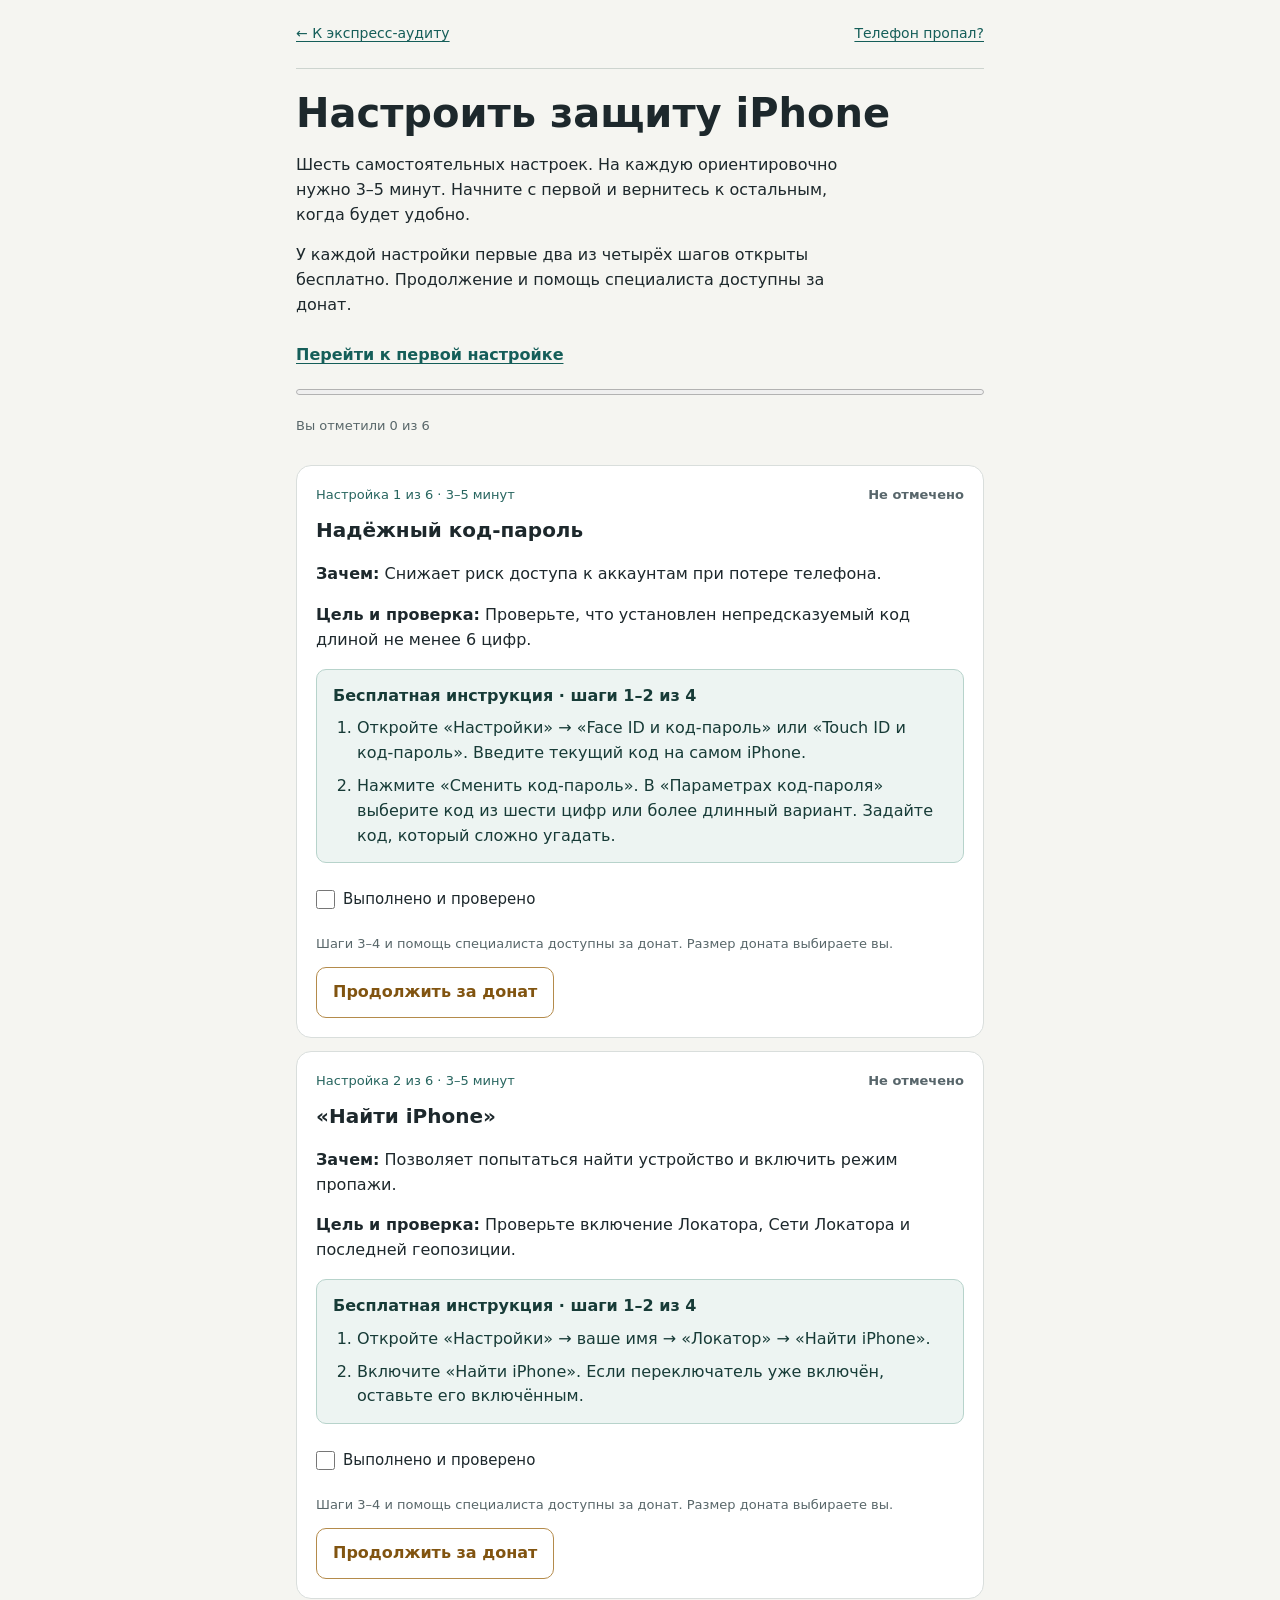
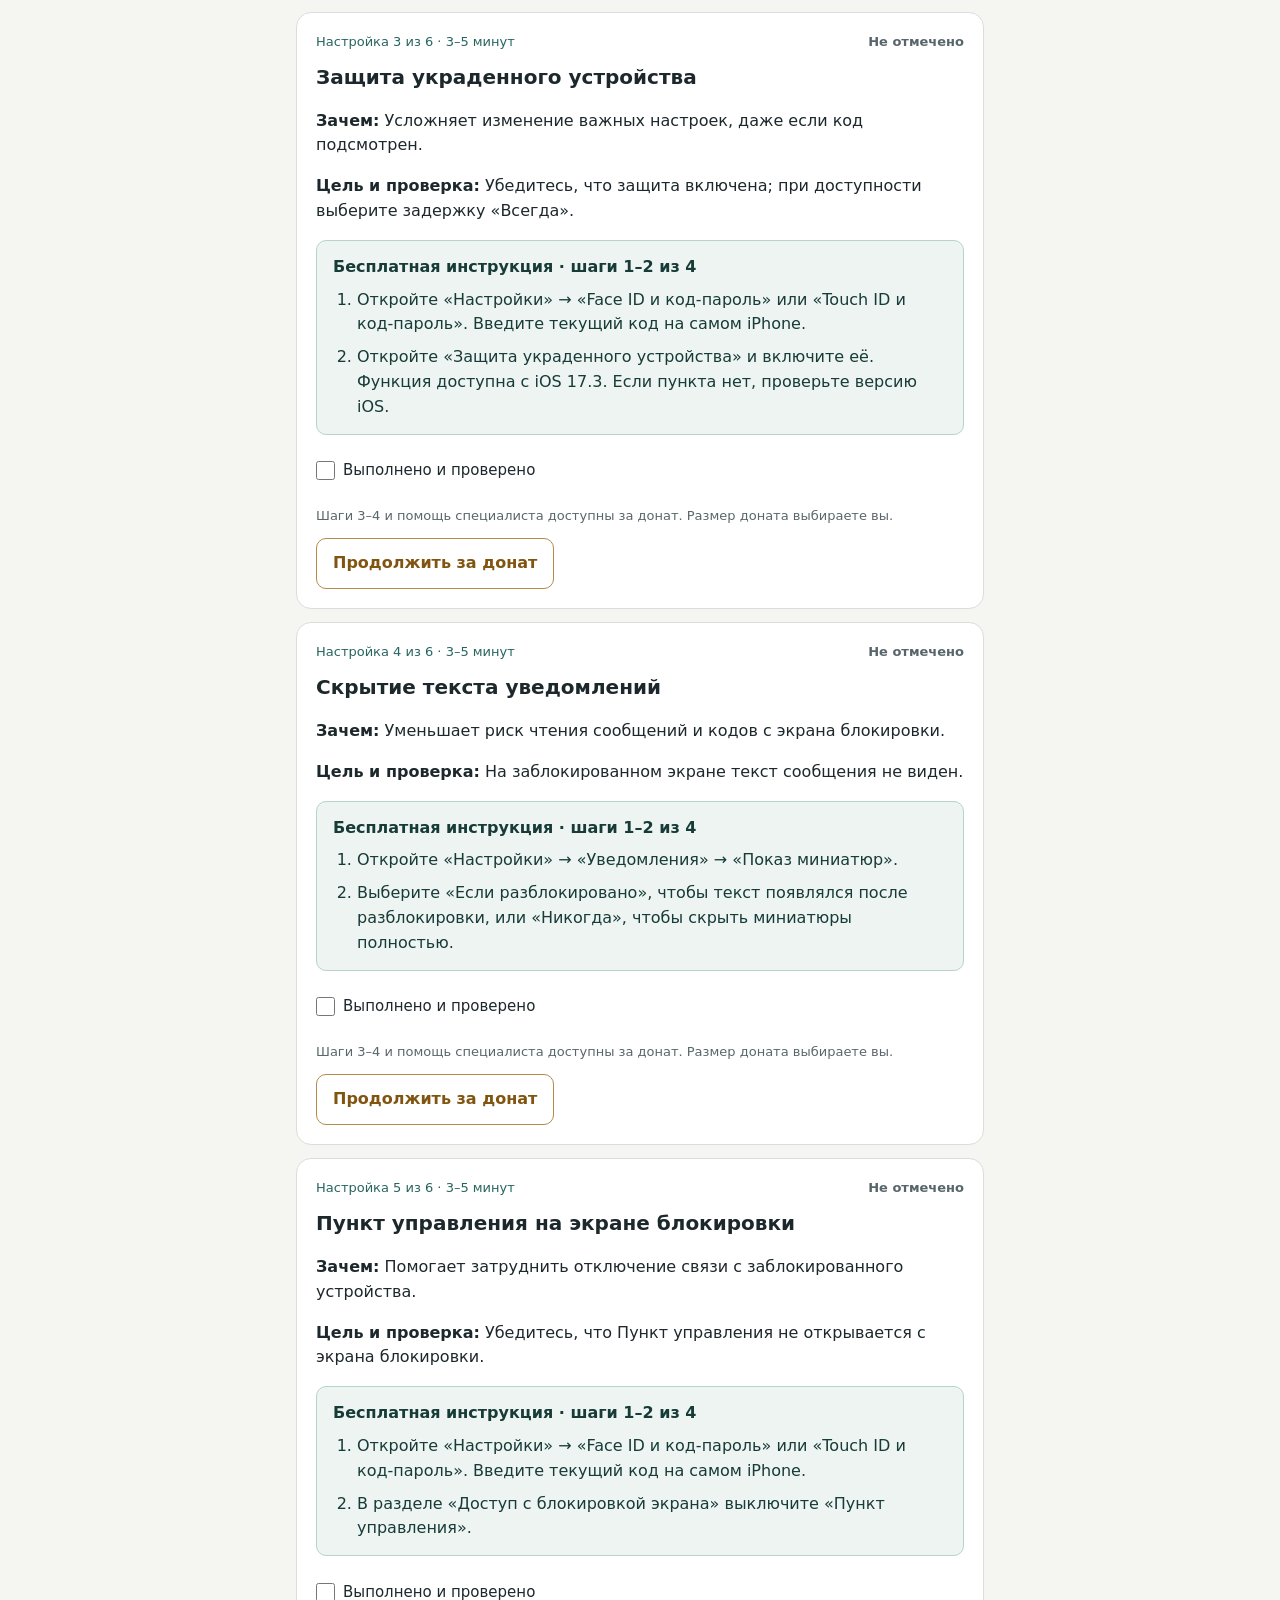
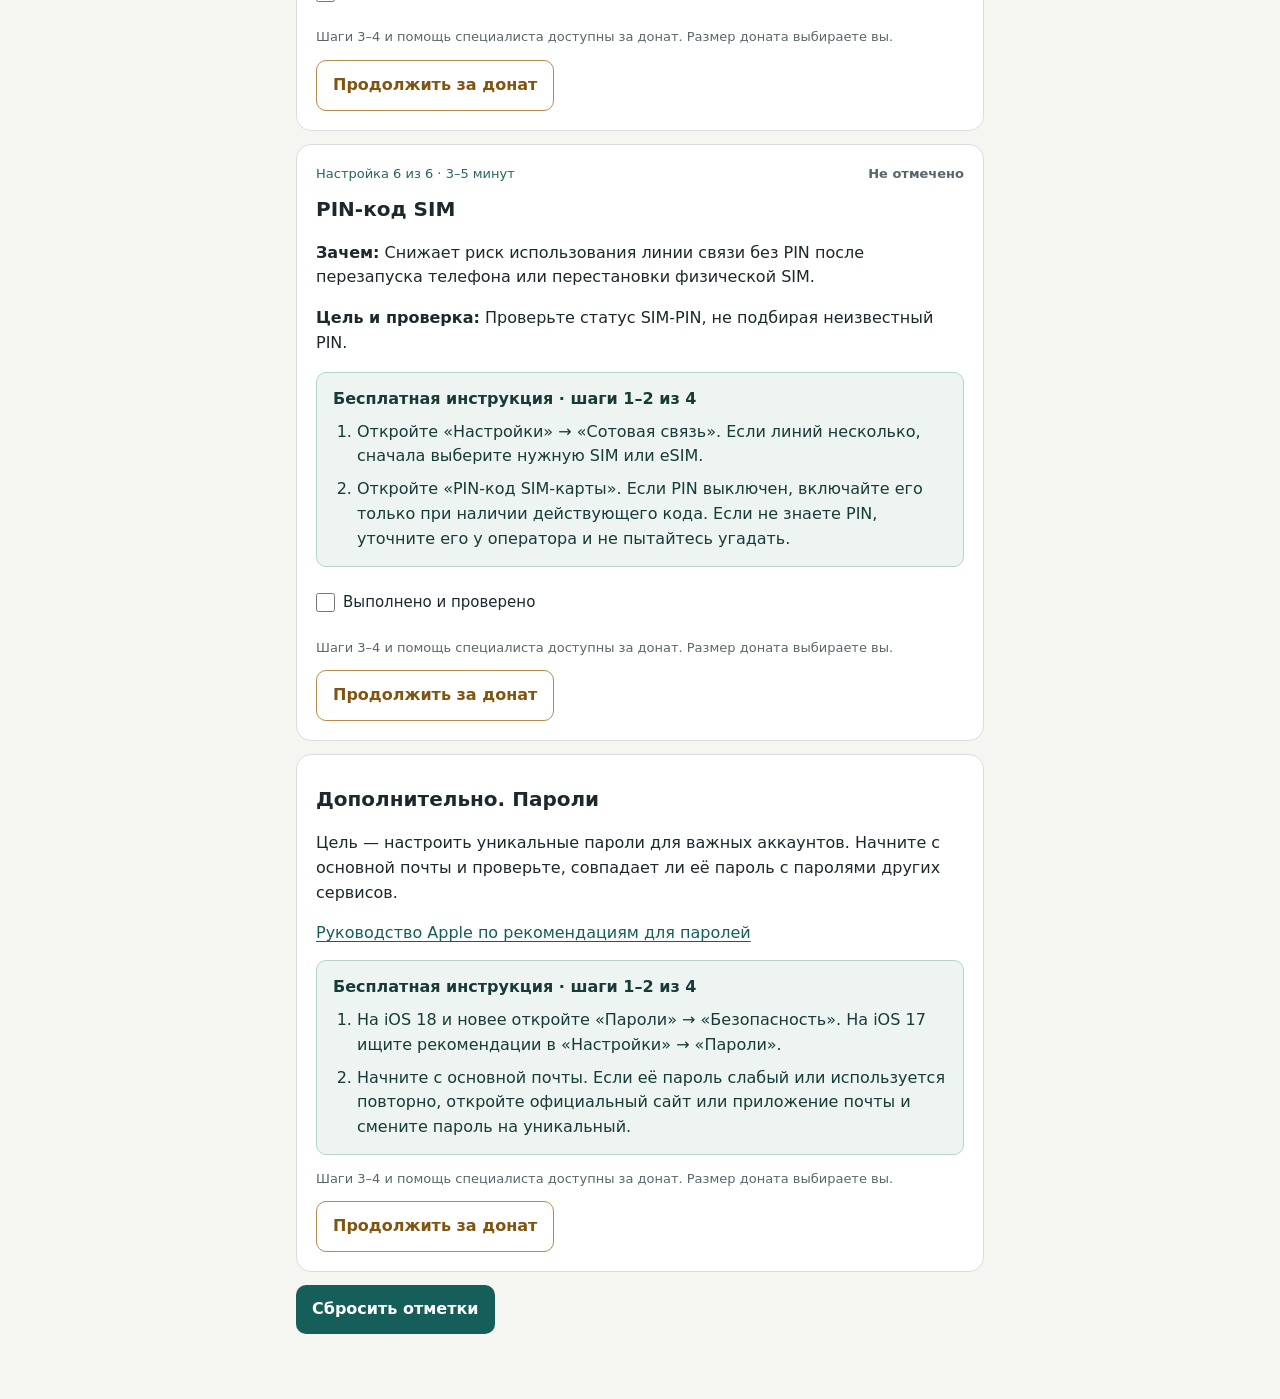
==== commit 46e79403: "Add files via upload" ====
--- a/iphone/index.html
+++ b/iphone/index.html
@@ -1,14 +1,19 @@
-<!doctype html><html lang="ru"><head><meta charset="utf-8"><meta name="viewport" content="width=device-width,initial-scale=1"><title>6 настроек iPhone — Cyber Office</title><style>
-:root{font-family:system-ui,-apple-system,sans-serif;color:#1d282c;background:#f5f5f1}*{box-sizing:border-box}body{margin:0}main{max-width:720px;margin:auto;padding:22px 16px 65px}a{color:#155e59}h1{font-size:30px;line-height:1.2}h2{font-size:20px;margin:10px 0}.muted{color:#58666b}.card{background:white;border:1px solid #d9dedc;border-radius:15px;padding:19px;margin:13px 0}.top,.actions{display:flex;align-items:center;justify-content:space-between;gap:12px;flex-wrap:wrap}.pill{font-size:13px;color:#27655f}.status{font-size:13px;color:#58666b}.status.ok{color:#236f3d}button,.btn{background:#165e59;color:white;border:0;border-radius:10px;padding:12px 16px;font:inherit;font-weight:600;cursor:pointer;text-decoration:none;display:inline-block}.help{background:#fff;color:#815410;border:1px solid #b48b4b}input,select{font:inherit;padding:11px;border:1px solid #aab4b1;border-radius:9px;max-width:100%}.field{display:grid;gap:5px;margin:12px 0}label{font-size:15px}.fine{font-size:13px;color:#59676a}.notice{background:#fff8e9;border-left:4px solid #b48b4b;padding:12px}.hidden{display:none}.danger{color:#9e3128}header{display:flex;justify-content:space-between;gap:12px;align-items:center}header a{font-size:14px}.bar{height:8px;background:#dce7e4;border-radius:9px;overflow:hidden}.bar i{display:block;background:#226f63;height:100%;width:0;transition:width .2s}@media(prefers-color-scheme:dark){:root{background:#141a1c;color:#e6e9e8}.card{background:#1d272a;border-color:#354043}.muted,.fine,.status{color:#a6b4b6}.help{background:#262523;color:#e6bd79}.notice{background:#352c1d}input,select{background:#20292b;color:#fff}}
-.self-steps{margin:14px 0;padding:14px 16px;border:1px solid #b7d3cb;border-radius:10px;background:#edf4f2;color:#173b37;color-scheme:light}.self-steps summary{cursor:pointer;font-weight:700;color:#155e59}.self-steps p,.self-steps b,.self-steps .fine{color:#173b37;line-height:1.55}.self-steps .fine{opacity:.85}@media(prefers-color-scheme:dark){.self-steps{background:#203a36;color:#e9f5f1;border-color:#3b7268;color-scheme:dark}.self-steps summary,.self-steps p,.self-steps b,.self-steps .fine{color:#e9f5f1}}</style></head><body><main><header><b>CYBER OFFICE · iPhone</b><a href="../index.html">← К экспресс-аудиту</a></header><h1>Настроить защиту iPhone</h1><p>Шесть самостоятельных настроек по 3–5 минут. Начните с самой важной, отметьте результат и возвращайтесь позже. Настройки снижают риски, но не гарантируют полной защиты.</p><p class="muted">Базовые цели и проверки доступны без контакта. Полную пошаговую веб-инструкцию мы отправляем по запросу.</p><div class="bar"><i id="bar"></i></div><p id="progress" class="fine"></p>
-<article class="card" id="code"><div class="top"><span class="pill">Настройка 1 из 6 · 3–5 минут</span><span class="status" data-status="code">Не отмечено</span></div><h2>Надёжный код-пароль</h2><p><b>Зачем:</b> Снижает риск доступа к аккаунтам при потере телефона.</p><p><b>Цель и проверка:</b> Проверьте, что установлен непредсказуемый код длиной не менее 6 цифр.</p><details class="self-steps"><summary>Сделаю сам — открыть шаги настройки</summary><p><b>Что сделать:</b> Откройте «Настройки» → «Face ID и код-пароль» → «Сменить код-пароль». Выберите «Параметры код-пароля» и установите длинный уникальный код. Не сообщайте его никому.</p><p><b>Как проверить:</b> Заблокируйте и разблокируйте iPhone новым кодом. Не записывайте код в заметки без защиты.</p><p class="fine">После проверки отметьте «Выполнено и проверено». Если пункт меню отличается, проверьте версию iOS.</p></details><div class="actions"><label><input type="checkbox" data-done="code"> Выполнено и проверено</label><button type="button" class="help" data-help="Надёжный код-пароль">Помощь специалиста за донат</button></div></article>
-<article class="card" id="find"><div class="top"><span class="pill">Настройка 2 из 6 · 3–5 минут</span><span class="status" data-status="find">Не отмечено</span></div><h2>«Найти iPhone»</h2><p><b>Зачем:</b> Позволяет попытаться найти устройство и включить режим пропажи.</p><p><b>Цель и проверка:</b> Проверьте включение Локатора, Сети Локатора и последней геопозиции.</p><details class="self-steps"><summary>Сделаю сам — открыть шаги настройки</summary><p><b>Что сделать:</b> Откройте «Настройки» → ваше имя → «Локатор» → «Найти iPhone». Включите «Найти iPhone», «Сеть Локатора» и «Последняя геопозиция» (если доступны).</p><p><b>Как проверить:</b> Вернитесь в этот раздел и убедитесь, что переключатели включены.</p><p class="fine">После проверки отметьте «Выполнено и проверено». Если пункт меню отличается, проверьте версию iOS.</p></details><div class="actions"><label><input type="checkbox" data-done="find"> Выполнено и проверено</label><button type="button" class="help" data-help="«Найти iPhone»">Помощь специалиста за донат</button></div></article>
-<article class="card" id="sdp"><div class="top"><span class="pill">Настройка 3 из 6 · 3–5 минут</span><span class="status" data-status="sdp">Не отмечено</span></div><h2>Защита украденного устройства</h2><p><b>Зачем:</b> Усложняет изменение важных настроек, даже если код подсмотрен.</p><p><b>Цель и проверка:</b> Убедитесь, что защита включена; при доступности выберите задержку «Всегда».</p><details class="self-steps"><summary>Сделаю сам — открыть шаги настройки</summary><p><b>Что сделать:</b> Откройте «Настройки» → «Face ID и код-пароль» → «Защита украденного устройства». Включите функцию. Если доступен выбор задержки безопасности, рассмотрите вариант «Всегда».</p><p><b>Как проверить:</b> Вернитесь в раздел и убедитесь, что защита включена. Доступность зависит от версии iOS и настроек устройства.</p><p class="fine">После проверки отметьте «Выполнено и проверено». Если пункт меню отличается, проверьте версию iOS.</p></details><div class="actions"><label><input type="checkbox" data-done="sdp"> Выполнено и проверено</label><button type="button" class="help" data-help="Защита украденного устройства">Помощь специалиста за донат</button></div></article>
-<article class="card" id="notif"><div class="top"><span class="pill">Настройка 4 из 6 · 3–5 минут</span><span class="status" data-status="notif">Не отмечено</span></div><h2>Скрытие текста уведомлений</h2><p><b>Зачем:</b> Уменьшает риск чтения сообщений и кодов с экрана блокировки.</p><p><b>Цель и проверка:</b> На заблокированном экране текст сообщения не виден.</p><details class="self-steps"><summary>Сделаю сам — открыть шаги настройки</summary><p><b>Что сделать:</b> Откройте «Настройки» → «Уведомления» → «Показ миниатюр». Выберите «Если разблокировано» или «Никогда».</p><p><b>Как проверить:</b> Заблокируйте iPhone и проверьте на тестовом уведомлении, что текст не отображается.</p><p class="fine">После проверки отметьте «Выполнено и проверено». Если пункт меню отличается, проверьте версию iOS.</p></details><div class="actions"><label><input type="checkbox" data-done="notif"> Выполнено и проверено</label><button type="button" class="help" data-help="Скрытие текста уведомлений">Помощь специалиста за донат</button></div></article>
-<article class="card" id="cc"><div class="top"><span class="pill">Настройка 5 из 6 · 3–5 минут</span><span class="status" data-status="cc">Не отмечено</span></div><h2>Пункт управления на экране блокировки</h2><p><b>Зачем:</b> Помогает затруднить отключение связи с заблокированного устройства.</p><p><b>Цель и проверка:</b> Убедитесь, что Пункт управления не открывается с экрана блокировки.</p><details class="self-steps"><summary>Сделаю сам — открыть шаги настройки</summary><p><b>Что сделать:</b> Откройте «Настройки» → «Face ID и код-пароль». В разделе «Доступ с блокировкой экрана» выключите «Пункт управления».</p><p><b>Как проверить:</b> Заблокируйте телефон и попробуйте открыть Пункт управления: он не должен открываться.</p><p class="fine">После проверки отметьте «Выполнено и проверено». Если пункт меню отличается, проверьте версию iOS.</p></details><div class="actions"><label><input type="checkbox" data-done="cc"> Выполнено и проверено</label><button type="button" class="help" data-help="Пункт управления на экране блокировки">Помощь специалиста за донат</button></div></article>
-<article class="card" id="sim"><div class="top"><span class="pill">Настройка 6 из 6 · 3–5 минут</span><span class="status" data-status="sim">Не отмечено</span></div><h2>PIN-код SIM</h2><p><b>Зачем:</b> Снижает риск использования физической SIM-карты в другом телефоне.</p><p><b>Цель и проверка:</b> Проверьте статус SIM-PIN, не подбирая неизвестный PIN.</p><details class="self-steps"><summary>Сделаю сам — открыть шаги настройки</summary><p><b>Что сделать:</b> Если у вас физическая SIM: «Настройки» → «Сотовая связь» → выберите SIM → «SIM-PIN». Перед включением уточните действующий PIN у оператора. Не угадывайте код: после нескольких ошибок потребуется PUK.</p><p><b>Как проверить:</b> Убедитесь, что SIM-PIN включён, только если знаете правильный PIN. Для eSIM применимость уточните у оператора.</p><p class="fine">После проверки отметьте «Выполнено и проверено». Если пункт меню отличается, проверьте версию iOS.</p></details><div class="actions"><label><input type="checkbox" data-done="sim"> Выполнено и проверено</label><button type="button" class="help" data-help="PIN-код SIM">Помощь специалиста за донат</button></div></article>
-<section class="card" id="request"><h2>Получить полную веб-инструкцию</h2><p>Оставьте email или Telegram. Мы вручную отправим ссылку на отдельную веб-страницу. Подтверждать адрес кодом не нужно.</p><div class="field"><label for="channel">Куда прислать ссылку</label><select id="channel"><option value="telegram">Telegram</option><option value="email">Email</option></select></div><div class="field"><label for="contact">Ваш контакт</label><input id="contact" autocomplete="off" placeholder="@username"></div><label><input id="consent" type="checkbox"> Согласен(на) на обработку указанного контакта для отправки инструкции. <a href="../policy.html" target="_blank" rel="noopener">Политика обработки персональных данных (черновик)</a>.</label><p id="msg" class="fine" role="status"></p><button id="send">Отправить заявку</button><p class="fine">Если Telegram не установлен, ссылка откроется в браузере. Вставьте текст обращения в чат вручную, если автоматическое копирование недоступно.</p><p class="fine">Для пилота заявка отправляется через Telegram в диалоге с Cyber Office: откройте чат, вставьте подготовленный текст и нажмите «Отправить». Для email требуется подключить адрес приёма заявок.</p></section>
-<section class="card"><h2>Телефон пропал?</h2><p>Экстренные действия доступны без контакта. Не ждите ответа специалиста, чтобы включить режим пропажи и заблокировать SIM.</p><a class="btn" href="emergency.html">Открыть экстренную памятку</a></section>
-<p class="fine">Прогресс хранится только в этом браузере. Мы не просим пароли, SMS-коды и реквизиты. <button id="clear" style="background:transparent;color:inherit;text-decoration:underline;padding:0">Удалить отметки</button></p></main><script>
-const KEY='co-iphone-stages-v3', HELP='https://t.me/Cyberoffice_help';const ids=['code','find','sdp','notif','cc','sim'];let done={};try{done=JSON.parse(localStorage.getItem(KEY)||'{}')}catch(e){};function render(){let n=0;ids.forEach(id=>{const yes=!!done[id],c=document.querySelector('[data-done="'+id+'"]'),s=document.querySelector('[data-status="'+id+'"]');c.checked=yes;s.textContent=yes?'✓ Выполнено':'Не отмечено';s.classList.toggle('ok',yes);if(yes)n++});document.getElementById('bar').style.width=(n/6*100)+'%';document.getElementById('progress').textContent='Отмечено '+n+' из 6. Это отметки пользователя, не автоматическая проверка.'};document.querySelectorAll('[data-done]').forEach(x=>x.addEventListener('change',()=>{done[x.dataset.done]=x.checked;localStorage.setItem(KEY,JSON.stringify(done));render()}));document.querySelectorAll('[data-help]').forEach(x=>x.addEventListener('click',()=>{const text='Здравствуйте! Нужна помощь специалиста Cyber Office за донат по настройке iPhone: '+x.dataset.help+'. Подскажите условия и доступность.';navigator.clipboard?.writeText(text).catch(()=>{});window.location.href=HELP}));document.getElementById('channel').addEventListener('change',e=>{document.getElementById('contact').placeholder=e.target.value==='email'?'example@mail.ru':'@username'});document.getElementById('send').addEventListener('click',()=>{const ch=document.getElementById('channel').value,v=document.getElementById('contact').value.trim(),msg=document.getElementById('msg');if(!document.getElementById('consent').checked){msg.textContent='Отметьте согласие на обработку контакта.';return}if(ch==='email'?!/^[^\s@]+@[^\s@]+\.[^\s@]+$/.test(v):!/^@[A-Za-z0-9_]{5,32}$/.test(v)){msg.textContent='Проверьте формат контакта.';return}const text='Cyber Office: прошу прислать полную веб-инструкцию настройки iPhone. Способ связи: '+ch+'. Контакт: '+v+'. Согласие на обработку контакта для ответа предоставлено.';if(ch==='email'){msg.textContent='Автоматический приём email-заявок пока не подключён. Выберите Telegram или дождитесь подключения адреса приёма.';return}navigator.clipboard?.writeText(text).then(()=>{msg.textContent='Текст скопирован. Откройте чат и отправьте его.'}).catch(()=>{msg.textContent='Скопируйте данные вручную и отправьте в чат: '+text});window.location.href=HELP});document.getElementById('clear').addEventListener('click',()=>{if(confirm('Удалить отметки о выполнении?')){done={};localStorage.removeItem(KEY);render()}});render();
-</script></body></html>+<!doctype html>
+<html lang="ru"><head><meta charset="utf-8"><meta name="viewport" content="width=device-width,initial-scale=1"><title>Настроить защиту iPhone · Cyber Office</title><link rel="stylesheet" href="../assets/settings.css"></head><body><main data-progress-key="co-iphone-stages-v3">
+<header><a href="../index.html">← К экспресс-аудиту</a><a href="emergency.html">Телефон пропал?</a></header>
+<section class="hero"><h1>Настроить защиту iPhone</h1>
+<p>Шесть самостоятельных настроек. На каждую ориентировочно нужно 3–5 минут. Начните с первой и вернитесь к остальным, когда будет удобно.</p><p>У каждой настройки первые два из четырёх шагов открыты бесплатно. Продолжение и помощь специалиста доступны за донат.</p>
+<div class="jump"><a href="#code">Перейти к первой настройке</a></div>
+<progress id="meter" value="0" max="6" aria-label="Самостоятельно отмеченные настройки"></progress>
+<p id="progress" class="fine" role="status"></p><p id="storage-status" class="fine" role="status"></p>
+<noscript><p>Для сохранения отметок откройте страницу в браузере с JavaScript.</p></noscript></section>
+<article class="card" id="code"><div class="top"><span class="pill">Настройка 1 из 6 · 3–5 минут</span><span class="status" data-status="code">Не отмечено</span></div><h2>Надёжный код-пароль</h2><p><b>Зачем:</b> Снижает риск доступа к аккаунтам при потере телефона.</p><p><b>Цель и проверка:</b> Проверьте, что установлен непредсказуемый код длиной не менее 6 цифр.</p><div class="self-steps"><strong>Бесплатная инструкция · шаги 1–2 из 4</strong><ol start="1"><li>Откройте «Настройки» → «Face ID и код-пароль» или «Touch ID и код-пароль». Введите текущий код на самом iPhone.</li><li>Нажмите «Сменить код-пароль». В «Параметрах код-пароля» выберите код из шести цифр или более длинный вариант. Задайте код, который сложно угадать.</li></ol></div><div class="actions"><label><input type="checkbox" data-done="code"> Выполнено и проверено</label></div><p class="fine">Шаги 3–4 и помощь специалиста доступны за донат. Размер доната выбираете вы.</p><a class="btn help" href="https://t.me/Cyberoffice_help?text=%D0%97%D0%B4%D1%80%D0%B0%D0%B2%D1%81%D1%82%D0%B2%D1%83%D0%B9%D1%82%D0%B5%21%20%D0%A5%D0%BE%D1%87%D1%83%20%D0%BF%D1%80%D0%BE%D0%B4%D0%BE%D0%BB%D0%B6%D0%B5%D0%BD%D0%B8%D0%B5%20%D0%B8%D0%BD%D1%81%D1%82%D1%80%D1%83%D0%BA%D1%86%D0%B8%D0%B8%20Cyber%20Office%20%D0%B7%D0%B0%20%D0%B4%D0%BE%D0%BD%D0%B0%D1%82.%20%D0%9D%D0%B0%D1%81%D1%82%D1%80%D0%BE%D0%B9%D0%BA%D0%B0%3A%20%D0%9D%D0%B0%D0%B4%D1%91%D0%B6%D0%BD%D1%8B%D0%B9%20%D0%BA%D0%BE%D0%B4-%D0%BF%D0%B0%D1%80%D0%BE%D0%BB%D1%8C.%20%D0%9F%D0%BE%D0%B4%D1%81%D0%BA%D0%B0%D0%B6%D0%B8%D1%82%D0%B5%20%D1%83%D1%81%D0%BB%D0%BE%D0%B2%D0%B8%D1%8F%20%D0%B8%20%D0%BA%D0%B0%D0%BA%20%D0%B2%D0%BD%D0%B5%D1%81%D1%82%D0%B8%20%D0%B4%D0%BE%D0%BD%D0%B0%D1%82." target="_blank" rel="noopener noreferrer">Продолжить за донат</a></article>
+<article class="card" id="find"><div class="top"><span class="pill">Настройка 2 из 6 · 3–5 минут</span><span class="status" data-status="find">Не отмечено</span></div><h2>«Найти iPhone»</h2><p><b>Зачем:</b> Позволяет попытаться найти устройство и включить режим пропажи.</p><p><b>Цель и проверка:</b> Проверьте включение Локатора, Сети Локатора и последней геопозиции.</p><div class="self-steps"><strong>Бесплатная инструкция · шаги 1–2 из 4</strong><ol start="1"><li>Откройте «Настройки» → ваше имя → «Локатор» → «Найти iPhone».</li><li>Включите «Найти iPhone». Если переключатель уже включён, оставьте его включённым.</li></ol></div><div class="actions"><label><input type="checkbox" data-done="find"> Выполнено и проверено</label></div><p class="fine">Шаги 3–4 и помощь специалиста доступны за донат. Размер доната выбираете вы.</p><a class="btn help" href="https://t.me/Cyberoffice_help?text=%D0%97%D0%B4%D1%80%D0%B0%D0%B2%D1%81%D1%82%D0%B2%D1%83%D0%B9%D1%82%D0%B5%21%20%D0%A5%D0%BE%D1%87%D1%83%20%D0%BF%D1%80%D0%BE%D0%B4%D0%BE%D0%BB%D0%B6%D0%B5%D0%BD%D0%B8%D0%B5%20%D0%B8%D0%BD%D1%81%D1%82%D1%80%D1%83%D0%BA%D1%86%D0%B8%D0%B8%20Cyber%20Office%20%D0%B7%D0%B0%20%D0%B4%D0%BE%D0%BD%D0%B0%D1%82.%20%D0%9D%D0%B0%D1%81%D1%82%D1%80%D0%BE%D0%B9%D0%BA%D0%B0%3A%20%C2%AB%D0%9D%D0%B0%D0%B9%D1%82%D0%B8%20iPhone%C2%BB.%20%D0%9F%D0%BE%D0%B4%D1%81%D0%BA%D0%B0%D0%B6%D0%B8%D1%82%D0%B5%20%D1%83%D1%81%D0%BB%D0%BE%D0%B2%D0%B8%D1%8F%20%D0%B8%20%D0%BA%D0%B0%D0%BA%20%D0%B2%D0%BD%D0%B5%D1%81%D1%82%D0%B8%20%D0%B4%D0%BE%D0%BD%D0%B0%D1%82." target="_blank" rel="noopener noreferrer">Продолжить за донат</a></article>
+<article class="card" id="sdp"><div class="top"><span class="pill">Настройка 3 из 6 · 3–5 минут</span><span class="status" data-status="sdp">Не отмечено</span></div><h2>Защита украденного устройства</h2><p><b>Зачем:</b> Усложняет изменение важных настроек, даже если код подсмотрен.</p><p><b>Цель и проверка:</b> Убедитесь, что защита включена; при доступности выберите задержку «Всегда».</p><div class="self-steps"><strong>Бесплатная инструкция · шаги 1–2 из 4</strong><ol start="1"><li>Откройте «Настройки» → «Face ID и код-пароль» или «Touch ID и код-пароль». Введите текущий код на самом iPhone.</li><li>Откройте «Защита украденного устройства» и включите её. Функция доступна с iOS 17.3. Если пункта нет, проверьте версию iOS.</li></ol></div><div class="actions"><label><input type="checkbox" data-done="sdp"> Выполнено и проверено</label></div><p class="fine">Шаги 3–4 и помощь специалиста доступны за донат. Размер доната выбираете вы.</p><a class="btn help" href="https://t.me/Cyberoffice_help?text=%D0%97%D0%B4%D1%80%D0%B0%D0%B2%D1%81%D1%82%D0%B2%D1%83%D0%B9%D1%82%D0%B5%21%20%D0%A5%D0%BE%D1%87%D1%83%20%D0%BF%D1%80%D0%BE%D0%B4%D0%BE%D0%BB%D0%B6%D0%B5%D0%BD%D0%B8%D0%B5%20%D0%B8%D0%BD%D1%81%D1%82%D1%80%D1%83%D0%BA%D1%86%D0%B8%D0%B8%20Cyber%20Office%20%D0%B7%D0%B0%20%D0%B4%D0%BE%D0%BD%D0%B0%D1%82.%20%D0%9D%D0%B0%D1%81%D1%82%D1%80%D0%BE%D0%B9%D0%BA%D0%B0%3A%20%D0%97%D0%B0%D1%89%D0%B8%D1%82%D0%B0%20%D1%83%D0%BA%D1%80%D0%B0%D0%B4%D0%B5%D0%BD%D0%BD%D0%BE%D0%B3%D0%BE%20%D1%83%D1%81%D1%82%D1%80%D0%BE%D0%B9%D1%81%D1%82%D0%B2%D0%B0.%20%D0%9F%D0%BE%D0%B4%D1%81%D0%BA%D0%B0%D0%B6%D0%B8%D1%82%D0%B5%20%D1%83%D1%81%D0%BB%D0%BE%D0%B2%D0%B8%D1%8F%20%D0%B8%20%D0%BA%D0%B0%D0%BA%20%D0%B2%D0%BD%D0%B5%D1%81%D1%82%D0%B8%20%D0%B4%D0%BE%D0%BD%D0%B0%D1%82." target="_blank" rel="noopener noreferrer">Продолжить за донат</a></article>
+<article class="card" id="notif"><div class="top"><span class="pill">Настройка 4 из 6 · 3–5 минут</span><span class="status" data-status="notif">Не отмечено</span></div><h2>Скрытие текста уведомлений</h2><p><b>Зачем:</b> Уменьшает риск чтения сообщений и кодов с экрана блокировки.</p><p><b>Цель и проверка:</b> На заблокированном экране текст сообщения не виден.</p><div class="self-steps"><strong>Бесплатная инструкция · шаги 1–2 из 4</strong><ol start="1"><li>Откройте «Настройки» → «Уведомления» → «Показ миниатюр».</li><li>Выберите «Если разблокировано», чтобы текст появлялся после разблокировки, или «Никогда», чтобы скрыть миниатюры полностью.</li></ol></div><div class="actions"><label><input type="checkbox" data-done="notif"> Выполнено и проверено</label></div><p class="fine">Шаги 3–4 и помощь специалиста доступны за донат. Размер доната выбираете вы.</p><a class="btn help" href="https://t.me/Cyberoffice_help?text=%D0%97%D0%B4%D1%80%D0%B0%D0%B2%D1%81%D1%82%D0%B2%D1%83%D0%B9%D1%82%D0%B5%21%20%D0%A5%D0%BE%D1%87%D1%83%20%D0%BF%D1%80%D0%BE%D0%B4%D0%BE%D0%BB%D0%B6%D0%B5%D0%BD%D0%B8%D0%B5%20%D0%B8%D0%BD%D1%81%D1%82%D1%80%D1%83%D0%BA%D1%86%D0%B8%D0%B8%20Cyber%20Office%20%D0%B7%D0%B0%20%D0%B4%D0%BE%D0%BD%D0%B0%D1%82.%20%D0%9D%D0%B0%D1%81%D1%82%D1%80%D0%BE%D0%B9%D0%BA%D0%B0%3A%20%D0%A1%D0%BA%D1%80%D1%8B%D1%82%D0%B8%D0%B5%20%D1%82%D0%B5%D0%BA%D1%81%D1%82%D0%B0%20%D1%83%D0%B2%D0%B5%D0%B4%D0%BE%D0%BC%D0%BB%D0%B5%D0%BD%D0%B8%D0%B9.%20%D0%9F%D0%BE%D0%B4%D1%81%D0%BA%D0%B0%D0%B6%D0%B8%D1%82%D0%B5%20%D1%83%D1%81%D0%BB%D0%BE%D0%B2%D0%B8%D1%8F%20%D0%B8%20%D0%BA%D0%B0%D0%BA%20%D0%B2%D0%BD%D0%B5%D1%81%D1%82%D0%B8%20%D0%B4%D0%BE%D0%BD%D0%B0%D1%82." target="_blank" rel="noopener noreferrer">Продолжить за донат</a></article>
+<article class="card" id="cc"><div class="top"><span class="pill">Настройка 5 из 6 · 3–5 минут</span><span class="status" data-status="cc">Не отмечено</span></div><h2>Пункт управления на экране блокировки</h2><p><b>Зачем:</b> Помогает затруднить отключение связи с заблокированного устройства.</p><p><b>Цель и проверка:</b> Убедитесь, что Пункт управления не открывается с экрана блокировки.</p><div class="self-steps"><strong>Бесплатная инструкция · шаги 1–2 из 4</strong><ol start="1"><li>Откройте «Настройки» → «Face ID и код-пароль» или «Touch ID и код-пароль». Введите текущий код на самом iPhone.</li><li>В разделе «Доступ с блокировкой экрана» выключите «Пункт управления».</li></ol></div><div class="actions"><label><input type="checkbox" data-done="cc"> Выполнено и проверено</label></div><p class="fine">Шаги 3–4 и помощь специалиста доступны за донат. Размер доната выбираете вы.</p><a class="btn help" href="https://t.me/Cyberoffice_help?text=%D0%97%D0%B4%D1%80%D0%B0%D0%B2%D1%81%D1%82%D0%B2%D1%83%D0%B9%D1%82%D0%B5%21%20%D0%A5%D0%BE%D1%87%D1%83%20%D0%BF%D1%80%D0%BE%D0%B4%D0%BE%D0%BB%D0%B6%D0%B5%D0%BD%D0%B8%D0%B5%20%D0%B8%D0%BD%D1%81%D1%82%D1%80%D1%83%D0%BA%D1%86%D0%B8%D0%B8%20Cyber%20Office%20%D0%B7%D0%B0%20%D0%B4%D0%BE%D0%BD%D0%B0%D1%82.%20%D0%9D%D0%B0%D1%81%D1%82%D1%80%D0%BE%D0%B9%D0%BA%D0%B0%3A%20%D0%9F%D1%83%D0%BD%D0%BA%D1%82%20%D1%83%D0%BF%D1%80%D0%B0%D0%B2%D0%BB%D0%B5%D0%BD%D0%B8%D1%8F%20%D0%BD%D0%B0%20%D1%8D%D0%BA%D1%80%D0%B0%D0%BD%D0%B5%20%D0%B1%D0%BB%D0%BE%D0%BA%D0%B8%D1%80%D0%BE%D0%B2%D0%BA%D0%B8.%20%D0%9F%D0%BE%D0%B4%D1%81%D0%BA%D0%B0%D0%B6%D0%B8%D1%82%D0%B5%20%D1%83%D1%81%D0%BB%D0%BE%D0%B2%D0%B8%D1%8F%20%D0%B8%20%D0%BA%D0%B0%D0%BA%20%D0%B2%D0%BD%D0%B5%D1%81%D1%82%D0%B8%20%D0%B4%D0%BE%D0%BD%D0%B0%D1%82." target="_blank" rel="noopener noreferrer">Продолжить за донат</a></article>
+<article class="card" id="sim"><div class="top"><span class="pill">Настройка 6 из 6 · 3–5 минут</span><span class="status" data-status="sim">Не отмечено</span></div><h2>PIN-код SIM</h2><p><b>Зачем:</b> Снижает риск использования линии связи без PIN после перезапуска телефона или перестановки физической SIM.</p><p><b>Цель и проверка:</b> Проверьте статус SIM-PIN, не подбирая неизвестный PIN.</p><div class="self-steps"><strong>Бесплатная инструкция · шаги 1–2 из 4</strong><ol start="1"><li>Откройте «Настройки» → «Сотовая связь». Если линий несколько, сначала выберите нужную SIM или eSIM.</li><li>Откройте «PIN-код SIM-карты». Если PIN выключен, включайте его только при наличии действующего кода. Если не знаете PIN, уточните его у оператора и не пытайтесь угадать.</li></ol></div><div class="actions"><label><input type="checkbox" data-done="sim"> Выполнено и проверено</label></div><p class="fine">Шаги 3–4 и помощь специалиста доступны за донат. Размер доната выбираете вы.</p><a class="btn help" href="https://t.me/Cyberoffice_help?text=%D0%97%D0%B4%D1%80%D0%B0%D0%B2%D1%81%D1%82%D0%B2%D1%83%D0%B9%D1%82%D0%B5%21%20%D0%A5%D0%BE%D1%87%D1%83%20%D0%BF%D1%80%D0%BE%D0%B4%D0%BE%D0%BB%D0%B6%D0%B5%D0%BD%D0%B8%D0%B5%20%D0%B8%D0%BD%D1%81%D1%82%D1%80%D1%83%D0%BA%D1%86%D0%B8%D0%B8%20Cyber%20Office%20%D0%B7%D0%B0%20%D0%B4%D0%BE%D0%BD%D0%B0%D1%82.%20%D0%9D%D0%B0%D1%81%D1%82%D1%80%D0%BE%D0%B9%D0%BA%D0%B0%3A%20PIN-%D0%BA%D0%BE%D0%B4%20SIM.%20%D0%9F%D0%BE%D0%B4%D1%81%D0%BA%D0%B0%D0%B6%D0%B8%D1%82%D0%B5%20%D1%83%D1%81%D0%BB%D0%BE%D0%B2%D0%B8%D1%8F%20%D0%B8%20%D0%BA%D0%B0%D0%BA%20%D0%B2%D0%BD%D0%B5%D1%81%D1%82%D0%B8%20%D0%B4%D0%BE%D0%BD%D0%B0%D1%82." target="_blank" rel="noopener noreferrer">Продолжить за донат</a></article>
+<section class="card" id="passwords"><h2>Дополнительно. Пароли</h2><p>Цель — настроить уникальные пароли для важных аккаунтов. Начните с основной почты и проверьте, совпадает ли её пароль с паролями других сервисов.</p><a href="https://support.apple.com/ru-ru/120758">Руководство Apple по рекомендациям для паролей</a><div class="self-steps"><strong>Бесплатная инструкция · шаги 1–2 из 4</strong><ol start="1"><li>На iOS 18 и новее откройте «Пароли» → «Безопасность». На iOS 17 ищите рекомендации в «Настройки» → «Пароли».</li><li>Начните с основной почты. Если её пароль слабый или используется повторно, откройте официальный сайт или приложение почты и смените пароль на уникальный.</li></ol></div><p class="fine">Шаги 3–4 и помощь специалиста доступны за донат. Размер доната выбираете вы.</p><a class="btn help" href="https://t.me/Cyberoffice_help?text=%D0%97%D0%B4%D1%80%D0%B0%D0%B2%D1%81%D1%82%D0%B2%D1%83%D0%B9%D1%82%D0%B5%21%20%D0%A5%D0%BE%D1%87%D1%83%20%D0%BF%D1%80%D0%BE%D0%B4%D0%BE%D0%BB%D0%B6%D0%B5%D0%BD%D0%B8%D0%B5%20%D0%B8%D0%BD%D1%81%D1%82%D1%80%D1%83%D0%BA%D1%86%D0%B8%D0%B8%20Cyber%20Office%20%D0%B7%D0%B0%20%D0%B4%D0%BE%D0%BD%D0%B0%D1%82.%20%D0%9D%D0%B0%D1%81%D1%82%D1%80%D0%BE%D0%B9%D0%BA%D0%B0%3A%20%D0%94%D0%BE%D0%BF%D0%BE%D0%BB%D0%BD%D0%B8%D1%82%D0%B5%D0%BB%D1%8C%D0%BD%D0%BE.%20%D0%9F%D0%B0%D1%80%D0%BE%D0%BB%D0%B8.%20%D0%9F%D0%BE%D0%B4%D1%81%D0%BA%D0%B0%D0%B6%D0%B8%D1%82%D0%B5%20%D1%83%D1%81%D0%BB%D0%BE%D0%B2%D0%B8%D1%8F%20%D0%B8%20%D0%BA%D0%B0%D0%BA%20%D0%B2%D0%BD%D0%B5%D1%81%D1%82%D0%B8%20%D0%B4%D0%BE%D0%BD%D0%B0%D1%82." target="_blank" rel="noopener noreferrer">Продолжить за донат</a></section>
+<button type="button" id="clear">Сбросить отметки</button><script src="../assets/settings.js"></script>
+</main></body></html>
+
--- a/assets/settings.css
+++ b/assets/settings.css
@@ -0,0 +1,15 @@
+
+:root{font-family:system-ui,-apple-system,sans-serif;color:#1d282c;background:#f5f5f1}*{box-sizing:border-box}body{margin:0}main{max-width:720px;margin:auto;padding:22px 16px 65px}a{color:#155e59}h1{font-size:30px;line-height:1.2}h2{font-size:20px;margin:10px 0}.muted{color:#58666b}.card{background:white;border:1px solid #d9dedc;border-radius:15px;padding:19px;margin:13px 0}.top,.actions{display:flex;align-items:center;justify-content:space-between;gap:12px;flex-wrap:wrap}.pill{font-size:13px;color:#27655f}.status{font-size:13px;color:#58666b}.status.ok{color:#236f3d}button,.btn{background:#165e59;color:white;border:0;border-radius:10px;padding:12px 16px;font:inherit;font-weight:600;cursor:pointer;text-decoration:none;display:inline-block}.help{background:#fff;color:#815410;border:1px solid #b48b4b}input,select{font:inherit;padding:11px;border:1px solid #aab4b1;border-radius:9px;max-width:100%}.field{display:grid;gap:5px;margin:12px 0}label{font-size:15px}.fine{font-size:13px;color:#59676a}.notice{background:#fff8e9;border-left:4px solid #b48b4b;padding:12px}.hidden{display:none}.danger{color:#9e3128}header{display:flex;justify-content:space-between;gap:12px;align-items:center}header a{font-size:14px}.bar{height:8px;background:#dce7e4;border-radius:9px;overflow:hidden}.bar i{display:block;background:#226f63;height:100%;width:0;transition:width .2s}@media(prefers-color-scheme:dark){:root{background:#141a1c;color:#e6e9e8}.card{background:#1d272a;border-color:#354043}.muted,.fine,.status{color:#a6b4b6}.help{background:#262523;color:#e6bd79}.notice{background:#352c1d}input,select{background:#20292b;color:#fff}}
+.self-steps{margin:14px 0;padding:14px 16px;border:1px solid #b7d3cb;border-radius:10px;background:#edf4f2;color:#173b37;color-scheme:light}.self-steps summary{cursor:pointer;font-weight:700;color:#155e59}.self-steps p,.self-steps b,.self-steps .fine{color:#173b37;line-height:1.55}.self-steps .fine{opacity:.85}@media(prefers-color-scheme:dark){.self-steps{background:#203a36;color:#e9f5f1;border-color:#3b7268;color-scheme:dark}.self-steps summary,.self-steps p,.self-steps b,.self-steps .fine{color:#e9f5f1}}
+:root{color-scheme:light dark;--link:#155e59}body{line-height:1.55}main{padding-top:12px}
+header{flex-wrap:wrap;padding-bottom:12px;border-bottom:1px solid #8a9e9660}
+header a,.jump a{display:inline-flex;align-items:center;min-height:44px}
+a{color:var(--link);text-underline-offset:3px}button:focus-visible,a:focus-visible,input:focus-visible{outline:3px solid #648dcc;outline-offset:3px}
+.hero{padding:20px 0 4px}.hero h1{font-size:clamp(28px,6vw,40px);margin:0}.hero p{max-width:55ch}
+.card{scroll-margin:16px}.card:target{outline:2px solid #4a8e7b;outline-offset:2px}
+.actions label{display:inline-flex;align-items:center;gap:8px;min-height:44px}.actions input{width:19px;height:19px;margin:0;accent-color:#16705e}
+.self-steps ol{margin:8px 0 0;padding-inline-start:24px}.self-steps li+li{margin-top:8px}.help{min-height:44px}.fine{line-height:1.5}.status{font-weight:600}
+.jump{display:flex;flex-wrap:wrap;column-gap:20px}.jump a{font-weight:600}
+summary{cursor:pointer}progress{width:100%;height:12px;accent-color:#27816d}
+@media(prefers-color-scheme:dark){:root{--link:#94dbca}.pill{color:#94dbca}.status.ok{color:#91dba4}.btn.help{border-color:#ba955c}}
+@media print{.help,.jump,header{display:none}.card{break-inside:avoid;color:#181818;background:white}}
